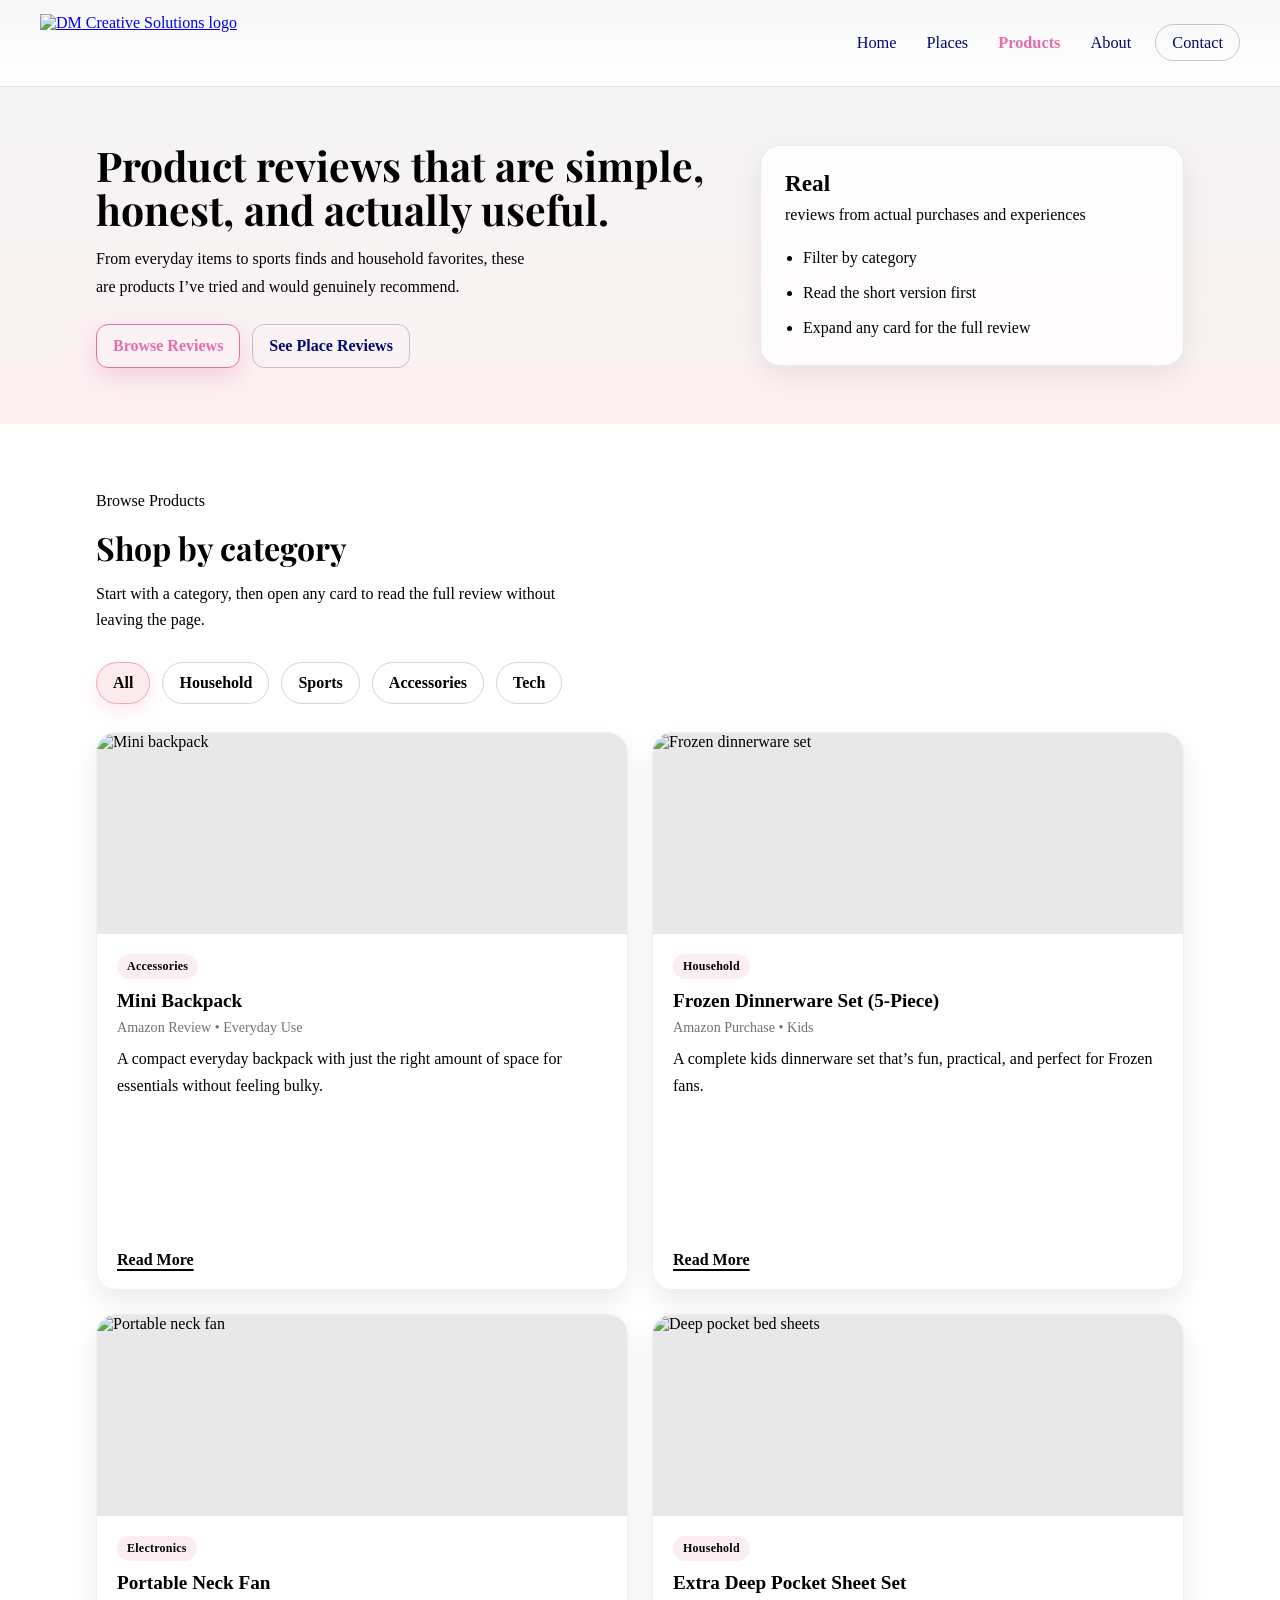
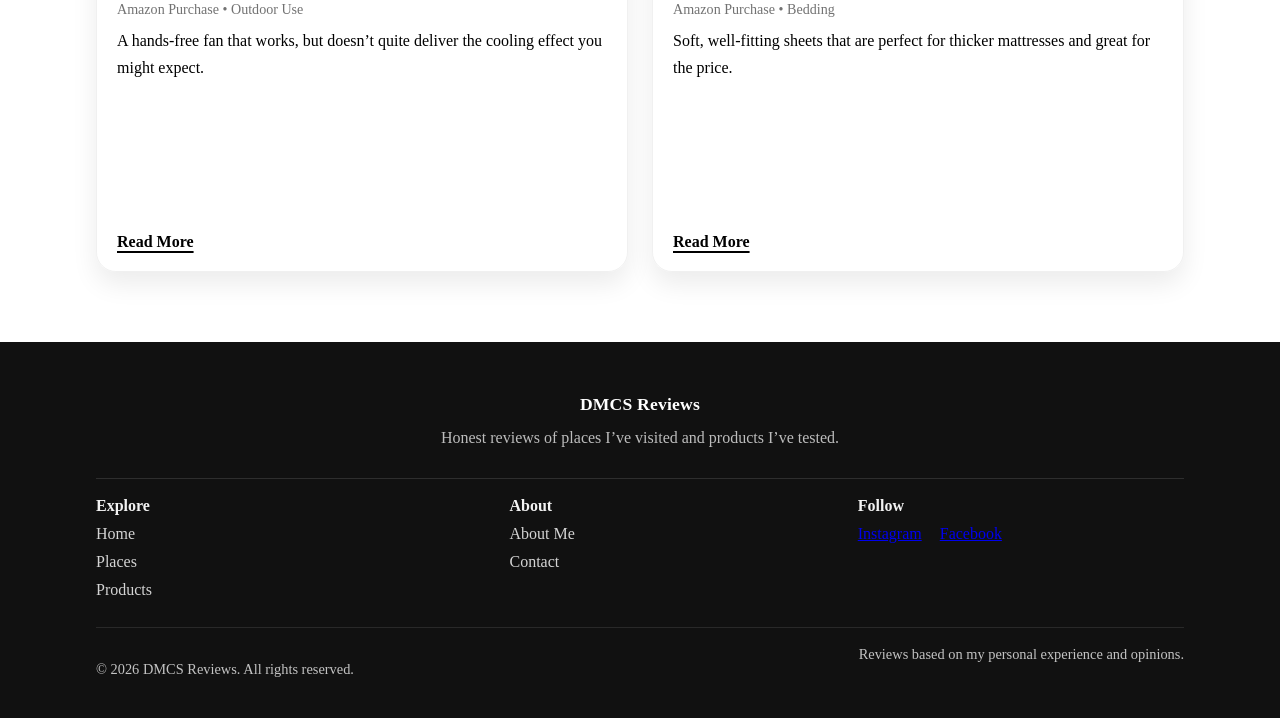
==== products.html @ f1f726af "Add files via upload" ====
<!DOCTYPE html>
<html lang="en">
<head>
	<meta charset="UTF-8">
	<meta name="viewport" content="width=device-width, initial-scale=1.0">
	<link rel="preconnect" href="https://fonts.googleapis.com">
	<link rel="preconnect" href="https://fonts.gstatic.com" crossorigin>
	<link href="https://fonts.googleapis.com/css2?family=Inter:wght@400;500;600;700;800&family=Playfair+Display:wght@600;700&display=swap" rel="stylesheet">
	<link rel="stylesheet" type="text/css" href="indexreviews.css">
	<link rel="stylesheet" type="text/css" href="products.css">
	<title>Products | DMCS Reviews</title>
</head>
<body>
	<!--NAVIGATION BAR-->
	<header class="site-header">
		<nav class="site-nav" aria-label="Main navigation">
			<a href="https://www.dmcreativesolutions.com/" class="site-logo" aria-label="DM Creative Solutions home">
				<img src="https://i.postimg.cc/zfn1dfqc/android-chrome-192x192.png" alt="DM Creative Solutions logo">
			</a>

			<ul class="site-nav__links">
				<li><a href="index.html">Home</a></li>
				<li><a href="places.html">Places</a></li>
				<li><a href="products.html" aria-current="page">Products</a></li>
				<li><a href="about.html">About</a></li>
				<li><a href="contact.html" class="nav-pill">Contact</a></li>
			</ul>
		</nav>
	</header>

	<main>
		<!-- HERO -->
		<section class="products-hero" aria-labelledby="products-hero-title">
			<div class="products-hero__inner">
				<div class="products-hero__copy">
					<h1 id="products-hero-title" class="products-hero__title">
						Product reviews that are simple, honest, and actually useful.
					</h1>
					<p class="products-hero__text">
						From everyday items to sports finds and household favorites, these are products I’ve tried and would genuinely recommend.
					</p>

					<div class="products-hero__actions">
						<a href="#productsFilter" class="btn btn-primary">Browse Reviews</a>
						<a href="places.html" class="btn btn-outline">See Place Reviews</a>
					</div>
				</div>

				<div class="products-hero__panel">
					<div class="products-hero__stat">
						<span class="products-hero__stat-number">Real</span>
						<span class="products-hero__stat-label">reviews from actual purchases and experiences</span>
					</div>

					<ul class="products-hero__list">
						<li>Filter by category</li>
						<li>Read the short version first</li>
						<li>Expand any card for the full review</li>
					</ul>
				</div>
			</div>
		</section>

		<section class="products-section" aria-labelledby="products-section-title">
			<div class="products-section__inner">
				<div class="products-section__header">
					<div>
						<p class="products-section__eyebrow">Browse Products</p>
						<h2 id="products-section-title" class="products-section__title">Shop by category</h2>
						<p class="products-section__text">
							Start with a category, then open any card to read the full review without leaving the page.
						</p>
					</div>
				</div>

				<div class="products-filter" id="productsFilter" role="toolbar" aria-label="Filter products">
					<button class="products-filter__btn is-active" type="button" data-filter="all">All</button>
					<button class="products-filter__btn" type="button" data-filter="household">Household</button>
					<button class="products-filter__btn" type="button" data-filter="sports">Sports</button>
					<button class="products-filter__btn" type="button" data-filter="accessories">Accessories</button>
					<button class="products-filter__btn" type="button" data-filter="tech">Tech</button>
				</div>

				<div class="products-grid">
					<article class="products-card" data-category="accessories household">
						<div class="products-card__image-wrap">
							<img src="https://i.postimg.cc/j2BVgyQj/20260425-025019-1.jpg" alt="Mini backpack" class="products-card__image">
						</div>

						<div class="products-card__body">
							<div class="products-card__top">
								<span class="products-card__tag">Accessories</span>
								<h3 class="products-card__title">Mini Backpack</h3>
								<p class="products-card__meta">Amazon Review • Everyday Use</p>
								<p class="products-card__summary">
									A compact everyday backpack with just the right amount of space for essentials without feeling bulky.
								</p>
							</div>

							<div class="products-card__actions">
								<button class="products-card__toggle" type="button" aria-expanded="false">
									Read More
								</button>
							</div>

							<div class="products-card__full" hidden>
								<div class="products-card__full-inner">
									<p>
										I was looking for a small backpack for everyday use, and this one ended up being exactly what I needed.
									</p>
									<p>
										It has two main compartments that are spacious enough to carry things like a water bottle, wallet, keys, and other daily essentials without feeling cramped. There’s also a smaller compartment that works well for quick-access items.
									</p>
									<p>
										One feature I really like is the hidden zipper pocket inside, which is perfect for storing money or anything you want to keep a little more secure. The small decorative details on the zipper are also a nice touch—they add some personality without being too much.
									</p>
									<p>
										Size-wise, it strikes a good balance. It’s big enough to be useful and noticeable, but not so large that it feels bulky or gets in the way.
									</p>
									<p>
										I usually stick to black bags, but I wanted something different this time, and this one immediately caught my eye. I’m really happy with it and would definitely recommend it.
									</p>
									<p class="products-card__source">Originally based on my Amazon review.</p>
								</div>
							</div>
						</div>
					</article>

					<article class="products-card" data-category="household kids">
						<div class="products-card__image-wrap">
							<img src="https://i.postimg.cc/ZqYM0VmD/frozen.jpg" alt="Frozen dinnerware set" class="products-card__image">
						</div>

						<div class="products-card__body">
							<div class="products-card__top">
								<span class="products-card__tag">Household</span>
								<h3 class="products-card__title">Frozen Dinnerware Set (5-Piece)</h3>
								<p class="products-card__meta">Amazon Purchase • Kids</p>
								<p class="products-card__summary">
									A complete kids dinnerware set that’s fun, practical, and perfect for Frozen fans.
								</p>
							</div>

							<div class="products-card__actions">
								<button class="products-card__toggle" type="button" aria-expanded="false">
									Read More
								</button>
							</div>

							<div class="products-card__full" hidden>
								<div class="products-card__full-inner">
									<p>
										I purchased this Frozen dinnerware set for my niece since she loves the movie, and it ended up being a really great choice.
									</p>
									<p>
										The biggest plus is that it comes as a full set, so I didn’t have to piece anything together. It includes a plate, bowl, utensils, and a water bottle, which made it super convenient.
									</p>
									<p>
										The water bottle was one of the standout items. It didn’t leak or spill, even when it was left laying on the floor, which is a big deal for kids.
									</p>
									<p>
										The spoon and fork were perfectly sized for a child, making it easy for her to use on her own. The entire set also held up really well over time and didn’t feel cheap.
									</p>
									<p>
										I’m not completely sure if it’s microwave safe, but I did use it in the microwave a few times without any issues.
									</p>
									<p>
										Overall, this was a great buy. It’s practical, durable, and perfect if you’re shopping for a kid who loves Frozen.
									</p>

									<p class="products-card__source">Personal purchase.</p>
								</div>
							</div>
						</div>
					</article>

					<article class="products-card" data-category="electronics accessories">
	<div class="products-card__image-wrap">
		<img src="https://i.postimg.cc/HLWhjBmv/neck-fan.jpg" alt="Portable neck fan" class="products-card__image">
	</div>

	<div class="products-card__body">
		<div class="products-card__top">
			<span class="products-card__tag">Electronics</span>
			<h3 class="products-card__title">Portable Neck Fan</h3>
			<p class="products-card__meta">Amazon Purchase • Outdoor Use</p>
			<p class="products-card__summary">
				A hands-free fan that works, but doesn’t quite deliver the cooling effect you might expect.
			</p>
		</div>

		<div class="products-card__actions">
			<button class="products-card__toggle" type="button" aria-expanded="false">
				Read More
			</button>
		</div>

		<div class="products-card__full" hidden>
			<div class="products-card__full-inner">
				<p>
					This neck fan was an okay purchase overall. It works, but it didn’t fully meet my expectations.
				</p>
				<p>
					The fan does blow air and can be helpful when you’re outside in the heat, but it’s important to know that it’s just circulating the air around you. So if it’s hot outside, you’re still getting hot air.
				</p>
				<p>
					I did like that the fans are adjustable, which makes it easy to direct airflow where you want it. It’s also very easy to charge and use.
				</p>
				<p>
					I only ended up using it a few times because it wasn’t really for me. I think it would be better if it actually produced cooler or colder air instead of just moving warm air around.
				</p>
				<p>
					Overall, it’s not a bad product—it just depends on what you’re expecting from it.
				</p>

				<p class="products-card__source">Personal purchase.</p>
			</div>
		</div>
	</div>
</article>

					<article class="products-card" id="sheets" data-category="household bedding">
						<div class="products-card__image-wrap">
		<img src="https://i.postimg.cc/g0cTrNpS/sheets.jpg" alt="Deep pocket bed sheets" class="products-card__image">
	</div>

	<div class="products-card__body">
		<div class="products-card__top">
			<span class="products-card__tag">Household</span>
			<h3 class="products-card__title">Extra Deep Pocket Sheet Set</h3>
			<p class="products-card__meta">Amazon Purchase • Bedding</p>
			<p class="products-card__summary">
				Soft, well-fitting sheets that are perfect for thicker mattresses and great for the price.
			</p>
		</div>

		<div class="products-card__actions">
			<button class="products-card__toggle" type="button" aria-expanded="false">
				Read More
			</button>
		</div>

		<div class="products-card__full" hidden>
			<div class="products-card__full-inner">
				<p>
					These sheets were a great purchase, especially if you have a thicker mattress.
				</p>
				<p>
					The fitted sheet fits perfectly without slipping off, which is something I’ve had issues with in the past. The extra deep pockets make a big difference.
				</p>
				<p>
					The texture is one of the best parts—they’re soft with a smooth, almost silky feel that makes them really comfortable to sleep on.
				</p>
				<p>
					I also liked the color options. There’s a good variety to choose from, and the one I picked looked just as good in person.
				</p>
				<p>
					The set comes with everything you need: a fitted sheet, flat sheet, and two pillowcases, which makes it a great value.
				</p>
				<p>
					Overall, I would definitely buy these again and would recommend them if you’re looking for comfortable sheets that actually fit properly.
				</p>

				<p class="products-card__source">Personal purchase.</p>
			</div>
		</div>
	</div>
</article>

				</div>

				<p class="products-empty" hidden>
					No reviews in this category yet.
				</p>
			</div>
		</section>
	</main>

	<footer class="site-footer" aria-label="Site footer">
		<div class="footer-inner">
			<div class="footer-brand">
				<a href="index.html" class="footer-logo">DMCS Reviews</a>
				<p class="footer-note">
					Honest reviews of places I’ve visited and products I’ve tested.
				</p>
			</div>

			<nav class="footer-nav" aria-label="Footer">
				<div class="footer-col">
					<p class="footer-title">Explore</p>
					<ul class="footer-links" role="list">
						<li><a href="index.html">Home</a></li>
						<li><a href="places.html">Places</a></li>
						<li><a href="products.html">Products</a></li>
					</ul>
				</div>

				<div class="footer-col">
					<p class="footer-title">About</p>
					<ul class="footer-links" role="list">
						<li><a href="about.html">About Me</a></li>
						<li><a href="contact.html">Contact</a></li>
					</ul>
				</div>

				<div class="footer-col">
					<p class="footer-title">Follow</p>
					<div class="footer-social">
						<a href="#">Instagram</a>
						<a href="#">Facebook</a>
					</div>
				</div>
			</nav>

			<div class="footer-bottom">
				<p>© 2026 DMCS Reviews. All rights reserved.</p>
				<p class="footer-disclaimer">Reviews based on my personal experience and opinions.</p>
			</div>
		</div>
	</footer>

	<script src="products.js"></script>
</body>
</html>
---- indexreviews.css ----
* {
	box-sizing: border-box;
}

:root {
	/*Base*/
	--white: #ffffff;
	--gray: #f4f4f4;
	--gray-dark: #4a4a4a;

	/*Brand & Accent*/
	--blush: #fadadd;
	--creative: #e76daa;
	--navy: #000b75;
	--success: #4caf50;

	--font-heading: "Playfair Display", serif;
    --font-body: "Inter", sans-serif;

    --max-width: 1200px;
    --border-radius: 18px;
    --transition: 0.3s ease;
    --shadow-soft: 0 10px 30px rgba(0, 0, 0, 0.08);
}

body {
	margin: 0;
}

/*NAVIGATION BAR*/
.site-header {
	background: var(--color-gray);
	background-image: linear-gradient(0deg, rgba(255, 255, 255, .03), rgba(0, 0, 0, .03));
	border-bottom: 1px solid rgba(231, 109, 170, 0.18);
}

.site-nav {
    margin: 0 auto;
    padding: 14px 0;
    display: flex;
    align-items: center;
    justify-content: space-between;
    gap: 24px;
    width: min(100% - 32px, var(--max-width));
}

.site-logo {
    display: inline-flex;
    align-items: center;
    flex-shrink: 0;
}

.site-logo img {
    width: auto;
    height: 58px;
}

.site-nav__links {
    display: flex;
    align-items: center;
    flex-wrap: wrap;
    gap: 24px;
}

.site-nav__links a::after {
    background: var(--creative);
    content: "";
    position: absolute;
    left: 0;
    bottom: -6px;
    width: 0;
    height: 2px;
    transition: width var(--transition);
}

.site-nav__links a:hover,
.site-nav__links a:focus-visible {
    color: var(--navy);
    outline: none;
}

.site-nav__links a:hover::after,
.site-nav__links a:focus-visible::after {
    width: 100%;
}

.site-nav__links {
	margin: 0;
	padding: 0;
	list-style: none;
	display: flex;
	align-items: center;
	gap: 18px;
}

.site-nav__links a {
	padding: 8px 6px;
	color: var(--navy);
	text-decoration: none;
	font-weight: 500;
	font-size: 1.02rem;
	border-radius: 999px;
	transition: color 0.3s ease, background-color 0.3s ease, border-color 0.3s ease, text-decoration-color 0.3s ease;
}

.site-nav__links a:hover {
	color: var(--creative);
	text-decoration: underline;
	text-underline-offset: 6px;
	text-decoration-thickness: 2px;
}

.site-nav__links a[aria-current="page"] {
	color: var(--creative);
	font-weight: 600;
}

.site-nav__links a.nav-pill {
	padding: 8px 16px;
	border: 1.5px solid rgba(0, 11, 117, 0.22);
	background: transparent;
}

.site-nav__links a.nav-pill:hover {
	color: var(--creative);
	border-color: rgba(231, 109, 170, 0.5);
	background: rgba(250, 218, 221, 0.35);
	text-decoration: none;
}

.site-nav__links a.nav-pill[aria-current="page"] {
	color: var(--creative);
	border-color: rgba(231, 109, 170, 0.55);
	background: rgba(250, 218, 221, 0.45);
	font-weight: 600;
}

/* NAVBAR RESPONSIVE */
@media (max-width: 899px) {
	.nav {
		padding: 14px 16px;
	}
	.nav-toggle {
		display: inline-flex;
		align-items: center;
		justify-content: center;
	}
	.nav-drawer {
		padding: 18px 14px 16px;
		background: var(--white);
		border-right: 1px solid #e6e6e6;
		display: block;
		position: fixed;
		top: 0;
		left: 0;
		height: 100dvh;
		width: min(320px, 85vw);
		transform: translateX(-105%);
		transition: transform 420ms cubic-bezier(0.4, 0, 0.2, 1), opacity 260ms ease;
		opacity: .98;
		will-change: transform;
		z-index: 20;
	}
	.nav-close {
		padding: 6px 10px;
		background: transparent;
		font-size: 22px;
		border: 1px solid #ddd;
		border-radius: 10px;
		display: inline-flex;
		cursor: pointer;
	}
	.nav-links {
		margin-top: 18px;
		display: grid;
		gap: 12px;
	}
	.nav-links a {
		padding: 12px 12px;
		border-radius: 12px;
		display: block;
		font-size: 1rem;
	}
	.nav-links a.nav-pill {
		padding: 12px 14px;
	}
	.nav-backdrop {
		background: rgba(0, 0, 0, .45);
		position: fixed;
		inset: 0;
		z-index: 10;
	}
	body.menu-open .nav-drawer {
		transform: translateX(0);
	}
	body.menu-open .nav-backdrop {
		display: block;
	}
}

/* ===== HERO SECTION ===== */
.hero {
	background: var(--gray);
	background-image: linear-gradient(0deg, rgba(255, 255, 255, .03), rgba(0, 0, 0, .03));
}

.hero-inner {
	margin: 0 auto;
	padding: 56px 16px;
	display: grid;
	grid-template-columns: 1.2fr 1fr;
	gap: 36px;
	align-items: center;
	max-width: 1120px;
}

.hero-title {
	margin: 0 0 14px;
	color: var(--navy);
	font-size: clamp(2rem, 3.3vw, 3.2rem);
	line-height: 1.08;
	letter-spacing: -0.02em;
}

.hero-subtitle {
	margin: 0 0 22px;
	color: var(--creative);
	font-size: 1.05rem;
	line-height: 1.6;
	opacity: 0.85;
	max-width: 52ch;
}

.hero-actions {
	display: flex;
	gap: 12px;
	flex-wrap: wrap;
}

/* Buttons */
.btn {
	padding: 12px 16px;
	text-decoration: none;
	font-weight: 600;
	border-radius: 12px;
	border: 1px solid transparent;
	display: inline-flex;
	align-items: center;
	justify-content: center;
	gap: 8px;
	transition: background-color .3s ease, color .3s ease,
	border-color .3s ease,
    transform .2s ease,
    box-shadow .3s ease,
    filter .3s ease;
}

.btn-primary {
	background: transparent;
	color: var(--creative);
	box-shadow: 0 10px 22px rgba(231, 109, 170, .25);
	border: 1px solid var(--creative);
}

.btn-primary:hover {
	background: rgba(250, 218, 221, 0.35);
	color: var(--navy);
	border-color: var(--navy);
	box-shadow: 0 14px 30px rgba(231, 109, 170, .32);
	transform: translateY(-1px);
	filter: brightness(.97);
}

.btn-outline {
	background: transparent;
	color: var(--navy);
	border-color: rgba(0, 11, 117, .22);
}

.btn-outline:hover {
	background: var(--blush);
	border-color: rgba(0, 11, 117, 0);
	transform: translateY(-1px);
	box-shadow: 0 10px 20px rgba(0,0,0,.06);
}

/* Keyboard focus (polished + accessible) */
.btn:focus-visible {
	outline: 3px solid rgba(231, 109, 170, .45);
	outline-offset: 3px;
}

/* Collage */
.hero-collage {
	display: grid;
	grid-template-columns: 1fr 1fr;
	gap: 12px;
	align-items: start;
}

.hero-shot {
	background: #ddd; /* fallback */
	border-radius: 18px;
	border: 1px solid rgba(0, 0, 0, .08);
	box-shadow: 0 10px 22px rgba(0, 0, 0, .10);
	overflow: hidden;
}

/* Big image left */
.hero-shot--big {
	background-image:
	url("https://images.unsplash.com/photo-1485738422979-f5c462d49f74?auto=format&fit=crop&w=1000&q=70");
	background-size: cover;
	background-position: center;
	grid-row: 1 / span 2;
	min-height: 280px;
}

/* Two stacked images right */
.hero-shot--top {
	background-image:
	url("https://images.unsplash.com/photo-1528712306091-ed0763094c98?auto=format&fit=crop&w=900&q=70");
	background-size: cover;
	background-position: center;
	min-height: 132px;
}

.hero-shot--bottom {
	background-image:
	url("https://images.unsplash.com/photo-1500530855697-b586d89ba3ee?auto=format&fit=crop&w=900&q=70");
	background-size: cover;
	background-position: center;
	min-height: 132px;
}

/*HERO RESPONSIVE*/
@media (max-width: 899px) {
	.hero-inner {
		padding: 38px 16px;
		grid-template-columns: 1fr;
	}
	.hero-collage {
		grid-template-columns: 1fr 1fr;
	}
	.hero-shot--big {
		min-height: 220px;
	}
}

/* ===== TRUST STRIP ===== */
.trust-strip {
	background: var(--white);
}

.trust-items {
	margin: 0 auto;
	padding: 50px 16px;
	list-style: none;
	display: grid;
	grid-template-columns: repeat(3, 1fr);
	gap: 18px;
	max-width: 1120px;
}

.trust-items li {
	color: var(--gray-dark);
	font-size: 1rem;
	display: flex;
	align-items: center;
	gap: 12px;
}

.trust-icon {
	background: var(--blush);
	color: var(--creative);
	font-weight: 700;
	font-size: .85rem;
	border-radius: 50%;
	display: inline-flex;
	align-items: center;
	justify-content: center;
	width: 26px;
	height: 26px;
	flex-shrink: 0;
}

/* Mobile */
@media (max-width: 899px) {
	.trust-items {
		padding: 20px 16px;
		grid-template-columns: 1fr;
		gap: 12px;
	}
}

/* ===== FEATURED REVIEWS ===== */
.featured-reviews {
	background: var(--gray);
}

.featured-inner {
	margin: 0 auto;
	padding: 48px 16px 64px;
	max-width: 1120px;
}

.section-title {
	margin: 0 0 28px;
	font-size: 1.6rem;
	letter-spacing: -0.01em;
}

.featured-grid {
	display: grid;
	grid-template-columns: 2fr 1fr;
	gap: 24px;
}

/* Cards */
.review-card {
	background: var(--white);
	border-radius: 18px;
	box-shadow: 0 10px 24px rgba(0, 0, 0, .08);
	display: flex;
	flex-direction: column;
	overflow: hidden;
}

/* Small cards: taller image to balance grid */
.review-card:not(.review-card--primary) .review-image {
	height: 300px; /* was 180px */
}

.review-card:not(.review-card--primary) .review-image img {
	object-position: center;
}

.review-card--primary .review-image {
	height: 450px; /* optional if you already have it */
}

.review-card--primary .review-image img {
	object-fit: cover;
	object-position: center 1%;
}

.review-card:not(.review-card--primary) .review-content {
	padding-bottom: 28px; /* was ~22px */
}

.review-card--primary {
	grid-row: span 2;
}

.review-card--primary .review-content {
	padding: 22px 22px 28px;
}

.review-card--primary .review-title {
	font-size: 1.3rem;
}

/* Image placeholder */
.review-image {
	background: #ddd;
	height: 350px;
	overflow: hidden;
}

.review-image img {
	width: 100%;
	height: 100%;
	object-fit: cover;
	object-position: center;
	display: block;
}

/* Content */
.review-content {
	padding: 18px 18px 22px;
}

.review-tag {
	margin-bottom: 8px;
	padding: 4px 10px;
	background: rgba(250, 218, 221, 0.75);
	color: var(--creative);
	font-size: 0.75rem;
	font-weight: 600;
	border-radius: 999px;
	display: inline-block;
}

.review-title {
	margin: 0 0 6px;
	font-size: 1.05rem;
}

.review-meta {
	margin: 0 0 10px;
	font-size: 0.85rem;
	opacity: 0.8;
}

.review-excerpt {
	margin: 0 0 14px;
	font-size: 0.95rem;
	line-height: 1.5;
}

.review-link {
	text-decoration: none;
	font-weight: 600;
	font-size: 0.9rem;
}

/* Mobile */
@media (max-width: 899px) {
	.featured-grid {
		grid-template-columns: 1fr;
	}
	.review-card--primary {
		grid-row: auto;
	}
}

/* ===== BROWSE BY CATEGORY ===== */
.browse-categories {
	background: var(--white);
}

.browse-inner {
	margin: 0 auto;
	padding: 48px 16px 64px;
	max-width: 1120px;
}

.category-grid {
	display: grid;
	grid-template-columns: repeat(2, 1fr);
	gap: 24px;
}

/* Tile base */
.category-tile {
	text-decoration: none;
	color: var(--white);
	border-radius: 20px;
	box-shadow: 0 10px 22px rgba(0, 0, 0, .10);
	display: flex;
	align-items: flex-end;
	position: relative;
	min-height: 220px;
	overflow: hidden;
}

/* Overlay */
.category-overlay {
	padding: 20px 22px;
	background: linear-gradient(
    to top,
    rgba(0, 0, 0, .55),
    rgba(0, 0, 0, .15),
    rgba(0, 0, 0, 0));
    width: 100%;
}

.category-overlay h3 {
	margin: 0 0 6px;
	font-size: 1.4rem;
}

.category-overlay p {
	margin: 0;
	font-size: 0.95rem;
	opacity: 0.95;
}

/* Placeholder imagery (swap later) */
.category-tile--places {
	background-image:
	url("https://images.unsplash.com/photo-1498654896293-37aacf113fd9?auto=format&fit=crop&w=1200&q=70");
	background-size: cover;
	background-position: center;
}

.category-tile--products {
	background-image:
	url("https://i.postimg.cc/s2R3ZBVd/products.png");
	background-size: cover;
	background-position: center left;
	background-repeat: no-repeat;
	aspect-ratio: 16 / 9;
}

/* Hover (subtle) */
.category-tile:hover {
	box-shadow: 0 14px 28px rgba(0, 0, 0, .14);
	transform: translateY(-2px);
	transition: all .2s ease;
}

/* Mobile */
@media (max-width: 899px) {
	.category-grid {
		grid-template-columns: 1fr;
	}
	.category-tile {
		min-height: 190px;
	}
}

/* ===== FOOTER ===== */
.site-footer {
	background: #111;
	color: rgba(255,255,255,.88);
}

.footer-inner {
	margin: 0 auto;
	padding: 52px 16px 26px;
	max-width: 1120px;
}

.footer-brand {
	margin-bottom: 28px;
    text-align: center;
}

.footer-logo {
	color: var(--white);
	text-decoration: none;
	font-weight: 800;
	font-size: 1.1rem;
	letter-spacing: 0.2px;
}

.footer-note {
	margin: 10px 0 0;
    text-align: center;
    line-height: 1.6;
    /*max-width: 55ch;*/
    opacity: 0.82;
}

.footer-nav {
	padding-top: 18px;
	border-top: 1px solid rgba(255, 255, 255, .12);
	display: grid;
	grid-template-columns: 1.2fr 1fr 1fr;
	gap: 22px;
}

.footer-title {
	margin: 0 0 10px;
	color: rgba(255, 255, 255, .95);
	font-weight: 700;
}

.footer-links {
	margin: 0;
	padding: 0;
	list-style: none;
	display: grid;
	gap: 10px;
}

.footer-links a {
	color: rgba(255, 255, 255, .82);
	text-decoration: none;
	transition: color 0.2s ease, text-decoration-color 0.2s ease;
}

.footer-links a:hover,
.site-footer__links a:hover {
    color: var(--creative);
    text-decoration: underline;
}

.footer-social {
	display: flex;
	gap: 18px;
	flex-wrap: wrap;
}

.footer-bottom {
	margin-top: 28px;
	padding-top: 18px;
	font-size: 0.9rem;
	border-top: 1px solid rgba(255, 255, 255, .12);
	display: flex;
	justify-content: space-between;
	gap: 14px;
	flex-wrap: wrap;
	opacity: 0.85;
}

.footer-disclaimer {
	margin: 0;
	max-width: 70ch;
}

/* Mobile */
@media (max-width: 899px) {
	.footer-nav {
		grid-template-columns: 1fr;
	}
	.footer-brand {
		margin-bottom: 18px;
	}
}

.btn-disabled {
    background: #e0e0e0;
    color: #888888;
    border: 1px solid #e0e0e0;

    cursor: not-allowed;
    pointer-events: none;

    box-shadow: none;
    transform: none;
    opacity: 0.9;
}
---- products.css ----
/* ===== PRODUCTS PAGE ===== */
.products-hero {
	background: linear-gradient(
		180deg,
		rgba(244, 244, 244, 1) 0%,
		rgba(250, 218, 221, 0.38) 100%
	);
}

.products-hero__inner {
	max-width: 1120px;
	margin: 0 auto;
	padding: 56px 16px;
	display: grid;
	grid-template-columns: 1.2fr 0.8fr;
	gap: 28px;
	align-items: center;
}

.products-hero__title {
	margin: 0 0 14px;
	color: var(--color-navy);
	font-family: var(--font-heading);
	font-size: clamp(2rem, 3.2vw, 3rem);
	line-height: 1.08;
}

.products-hero__text {
	margin: 0 0 24px;
	max-width: 55ch;
	color: var(--color-gray-dark);
	font-size: 1rem;
	line-height: 1.7;
}

.products-hero__actions {
	display: flex;
	flex-wrap: wrap;
	gap: 12px;
}

.products-hero__panel {
	padding: 24px;
	background: rgba(255, 255, 255, 0.78);
	border: 1px solid rgba(0, 11, 117, 0.08);
	border-radius: 20px;
	box-shadow: var(--shadow-soft);
	backdrop-filter: blur(6px);
}

.products-hero__stat {
	margin-bottom: 18px;
	display: grid;
	gap: 6px;
}

.products-hero__stat-number {
	color: var(--color-navy);
	font-size: 1.45rem;
	font-weight: 800;
}

.products-hero__stat-label {
	color: var(--color-gray-dark);
	line-height: 1.55;
}

.products-hero__list {
	margin: 0;
	padding-left: 18px;
	color: var(--color-gray-dark);
	display: grid;
	gap: 10px;
	line-height: 1.55;
}

.products-section {
	background: var(--color-white);
}

.products-section__inner {
	max-width: 1120px;
	margin: 0 auto;
	padding: 52px 16px 70px;
}

.products-section__header {
	margin-bottom: 24px;
}

.products-section__title {
	margin: 0 0 12px;
	color: var(--color-navy);
	font-family: var(--font-heading);
	font-size: clamp(1.7rem, 2.5vw, 2.2rem);
}

.products-section__text {
	margin: 0;
	max-width: 60ch;
	color: var(--color-gray-dark);
	line-height: 1.65;
}

.products-filter {
	margin: 28px 0 28px;
	display: flex;
	flex-wrap: wrap;
	gap: 12px;
}

.products-filter__btn {
	padding: 11px 16px;
	background: transparent;
	color: var(--color-navy);
	border: 1.5px solid rgba(0, 11, 117, 0.18);
	border-radius: 999px;
	font: inherit;
	font-weight: 600;
	cursor: pointer;
	transition: background-color var(--transition), color var(--transition), border-color var(--transition), box-shadow var(--transition), transform var(--transition);
}

.products-filter__btn:hover {
	background: rgba(250, 218, 221, 0.45);
	border-color: rgba(231, 109, 170, 0.45);
	transform: translateY(-1px);
}

.products-filter__btn.is-active {
	background: rgba(250, 218, 221, 0.55);
	color: var(--color-creative);
	border-color: rgba(231, 109, 170, 0.55);
	box-shadow: 0 8px 18px rgba(231, 109, 170, 0.14);
}

.products-grid {
	display: grid;
	grid-template-columns: repeat(2, minmax(0, 1fr));
	gap: 24px;
}

.products-card {
	background: var(--color-white);
	border: 1px solid rgba(0, 0, 0, 0.06);
	border-radius: 20px;
	box-shadow: 0 12px 26px rgba(0, 0, 0, 0.08);
	overflow: hidden;
	display: flex;
	flex-direction: column;
	transition: transform 0.2s ease, box-shadow 0.2s ease;
}

.products-card:hover {
	transform: translateY(-2px);
	box-shadow: 0 16px 30px rgba(0, 0, 0, 0.1);
}

.products-card.is-hidden {
	display: none;
}

.products-card__image-wrap {
	aspect-ratio: 16 / 10;
	background: #e8e8e8;
	overflow: hidden;
}

.products-card__image {
	width: 100%;
	height: 100%;
	display: block;
	object-fit: contain;
}

.products-card__body {
	padding: 20px;
	display: flex;
	flex-direction: column;
	height: 100%;
}

.products-card__top {
	margin-bottom: 16px;
}

.products-card__tag {
	margin-bottom: 10px;
	padding: 5px 10px;
	display: inline-block;
	background: rgba(231, 109, 170, 0.12);
	color: var(--color-creative);
	font-size: 0.75rem;
	font-weight: 700;
	border-radius: 999px;
	letter-spacing: 0.02em;
}

.products-card__title {
	margin: 0 0 6px;
	color: var(--color-navy);
	font-size: 1.2rem;
	line-height: 1.25;
}

.products-card__meta {
	margin: 0 0 10px;
	color: rgba(74, 74, 74, 0.78);
	font-size: 0.88rem;
}

.products-card__summary {
	margin: 0;
	color: var(--color-gray-dark);
	line-height: 1.65;
}

.products-card__actions {
	margin-top: auto;
	padding-top: 6px;
}

.products-card__toggle {
	padding: 0;
	background: transparent;
	border: 0;
	color: var(--color-navy);
	font: inherit;
	font-weight: 700;
	cursor: pointer;
	text-decoration: underline;
	text-underline-offset: 4px;
	text-decoration-thickness: 1.5px;
	transition: color var(--transition);
}

.products-card__toggle:hover {
	color: var(--color-creative);
}

.products-card__toggle:focus-visible,
.products-filter__btn:focus-visible {
	outline: 3px solid rgba(231, 109, 170, 0.4);
	outline-offset: 3px;
}

.products-card__full {
	margin-top: 18px;
	padding-top: 18px;
	border-top: 1px solid rgba(0, 0, 0, 0.08);
}

.products-card__full-inner {
	color: var(--color-gray-dark);
	line-height: 1.7;
	display: grid;
	gap: 12px;
}

.products-card__full-inner p {
	margin: 0;
}

.products-card__source {
	color: rgba(74, 74, 74, 0.72);
	font-size: 0.92rem;
	font-style: italic;
}

.products-empty {
	margin: 26px 0 0;
	color: var(--color-gray-dark);
	font-weight: 600;
}

@media (max-width: 899px) {
	.products-hero__inner {
		padding: 40px 16px;
		grid-template-columns: 1fr;
	}

	.products-grid {
		grid-template-columns: 1fr;
	}
}
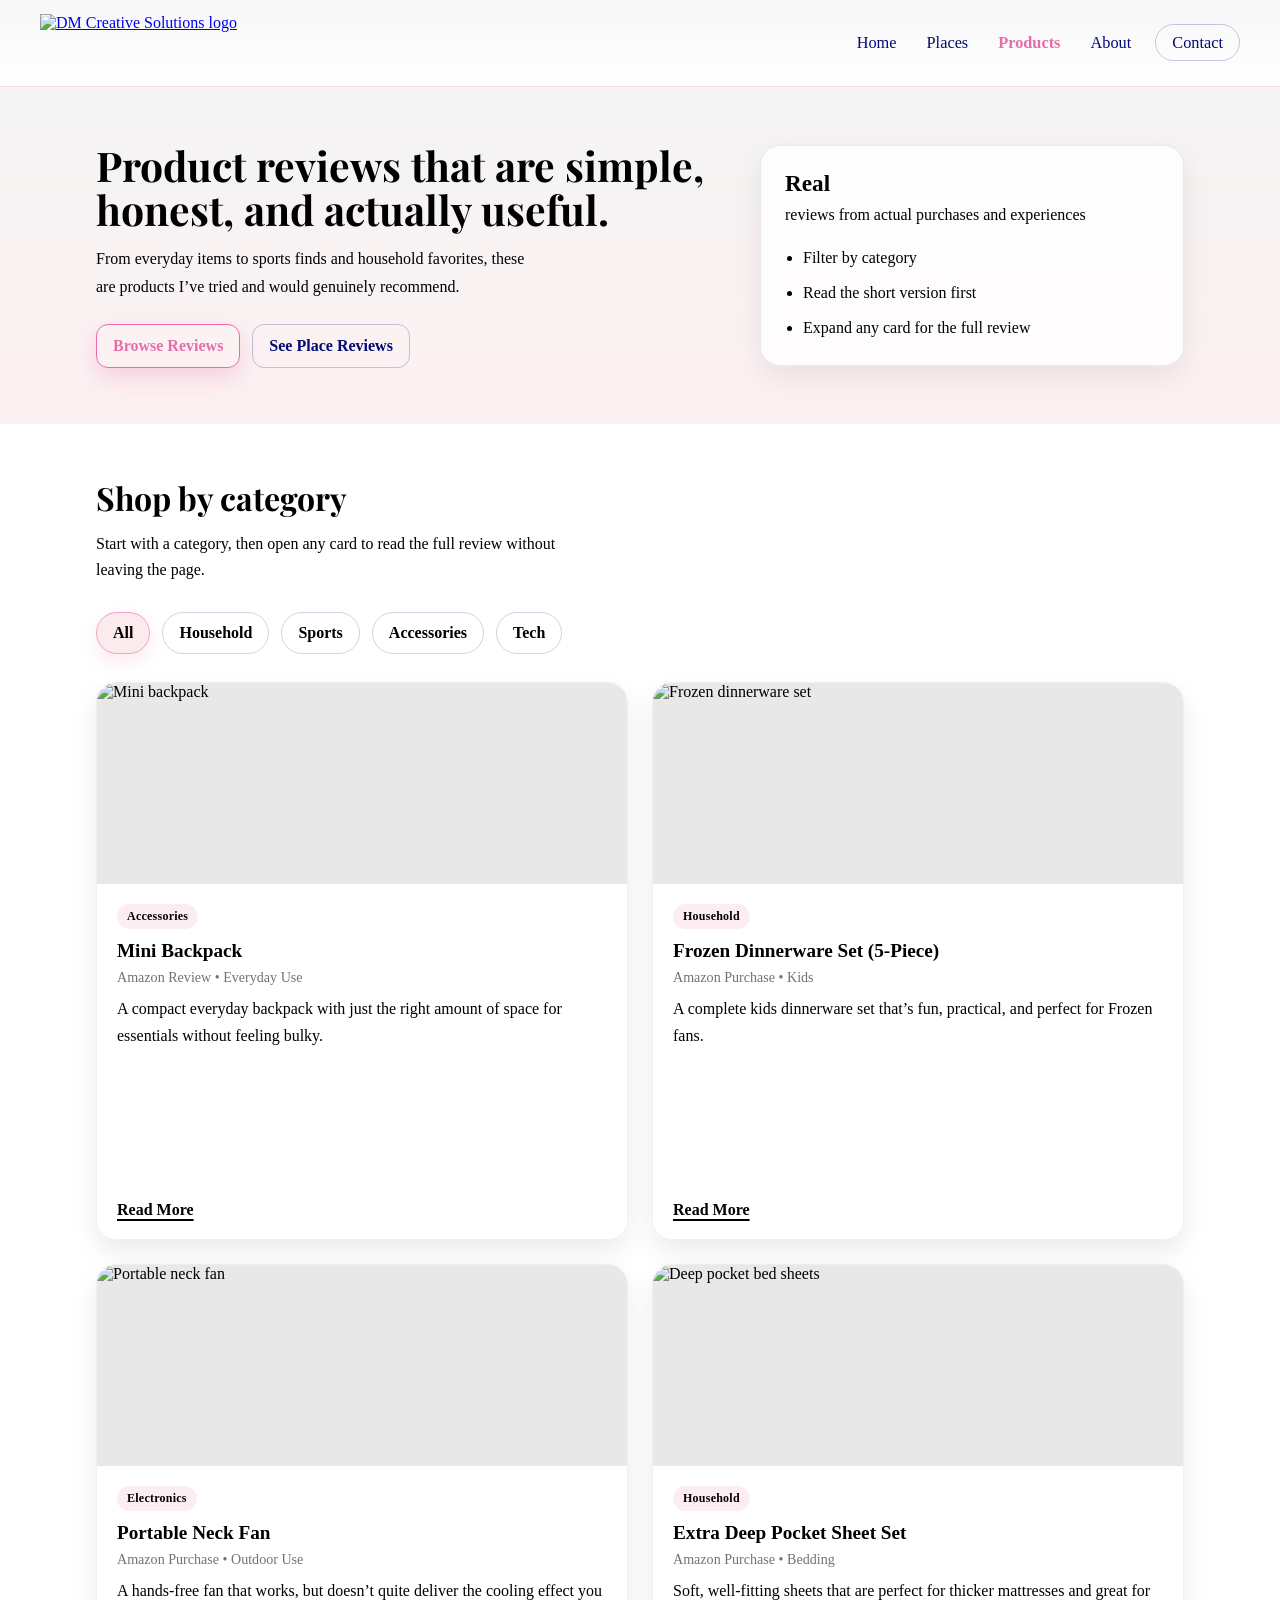
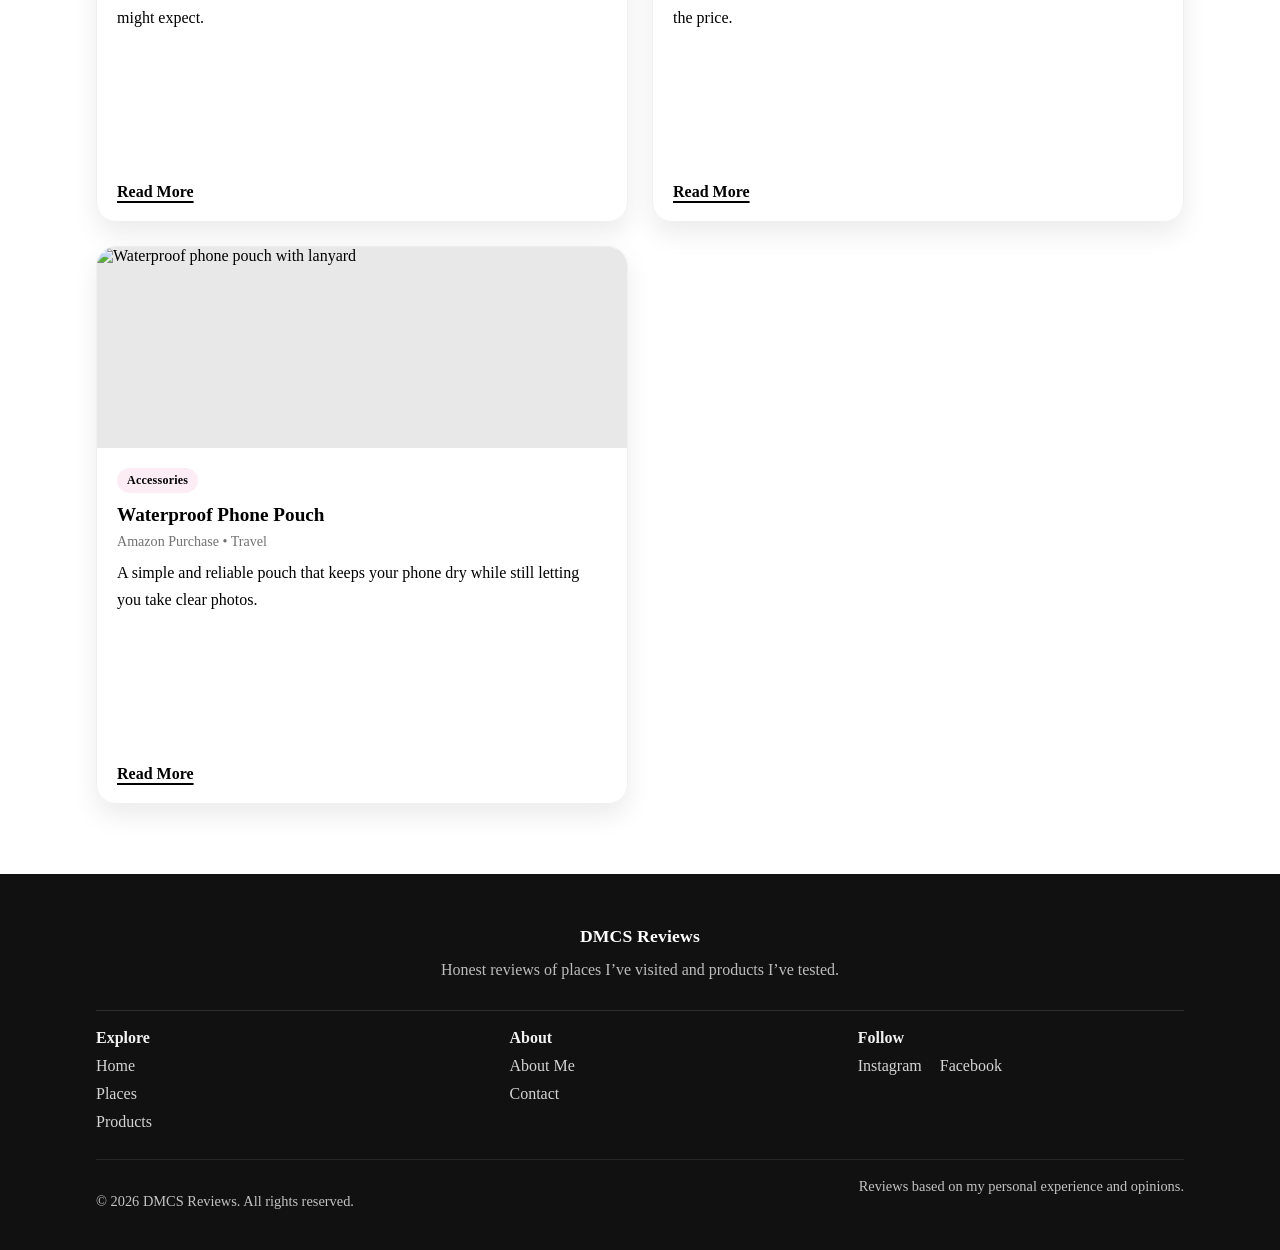
==== commit 2ca7977c: "Add files via upload" ====
--- a/products.html
+++ b/products.html
@@ -65,7 +65,6 @@
 			<div class="products-section__inner">
 				<div class="products-section__header">
 					<div>
-						<p class="products-section__eyebrow">Browse Products</p>
 						<h2 id="products-section-title" class="products-section__title">Shop by category</h2>
 						<p class="products-section__text">
 							Start with a category, then open any card to read the full review without leaving the page.
@@ -175,97 +174,142 @@
 					</article>
 
 					<article class="products-card" data-category="electronics accessories">
-	<div class="products-card__image-wrap">
-		<img src="https://i.postimg.cc/HLWhjBmv/neck-fan.jpg" alt="Portable neck fan" class="products-card__image">
-	</div>
-
-	<div class="products-card__body">
-		<div class="products-card__top">
-			<span class="products-card__tag">Electronics</span>
-			<h3 class="products-card__title">Portable Neck Fan</h3>
-			<p class="products-card__meta">Amazon Purchase • Outdoor Use</p>
-			<p class="products-card__summary">
-				A hands-free fan that works, but doesn’t quite deliver the cooling effect you might expect.
-			</p>
-		</div>
-
-		<div class="products-card__actions">
-			<button class="products-card__toggle" type="button" aria-expanded="false">
-				Read More
-			</button>
-		</div>
-
-		<div class="products-card__full" hidden>
-			<div class="products-card__full-inner">
-				<p>
-					This neck fan was an okay purchase overall. It works, but it didn’t fully meet my expectations.
-				</p>
-				<p>
-					The fan does blow air and can be helpful when you’re outside in the heat, but it’s important to know that it’s just circulating the air around you. So if it’s hot outside, you’re still getting hot air.
-				</p>
-				<p>
-					I did like that the fans are adjustable, which makes it easy to direct airflow where you want it. It’s also very easy to charge and use.
-				</p>
-				<p>
-					I only ended up using it a few times because it wasn’t really for me. I think it would be better if it actually produced cooler or colder air instead of just moving warm air around.
-				</p>
-				<p>
-					Overall, it’s not a bad product—it just depends on what you’re expecting from it.
-				</p>
-
-				<p class="products-card__source">Personal purchase.</p>
-			</div>
-		</div>
-	</div>
-</article>
+						<div class="products-card__image-wrap">
+							<img src="https://i.postimg.cc/HLWhjBmv/neck-fan.jpg" alt="Portable neck fan" class="products-card__image">
+						</div>
+
+						<div class="products-card__body">
+							<div class="products-card__top">
+								<span class="products-card__tag">Electronics</span>
+								<h3 class="products-card__title">Portable Neck Fan</h3>
+								<p class="products-card__meta">Amazon Purchase • Outdoor Use</p>
+								<p class="products-card__summary">
+									A hands-free fan that works, but doesn’t quite deliver the cooling effect you might expect.
+								</p>
+							</div>
+
+							<div class="products-card__actions">
+								<button class="products-card__toggle" type="button" aria-expanded="false">
+									Read More
+								</button>
+							</div>
+
+							<div class="products-card__full" hidden>
+								<div class="products-card__full-inner">
+									<p>
+										This neck fan was an okay purchase overall. It works, but it didn’t fully meet my expectations.
+									</p>
+									<p>
+										The fan does blow air and can be helpful when you’re outside in the heat, but it’s important to know that it’s just circulating the air around you. So if it’s hot outside, you’re still getting hot air.
+									</p>
+									<p>
+										I did like that the fans are adjustable, which makes it easy to direct airflow where you want it. It’s also very easy to charge and use.
+									</p>
+									<p>
+										I only ended up using it a few times because it wasn’t really for me. I think it would be better if it actually produced cooler or colder air instead of just moving warm air around.
+									</p>
+									<p>
+										Overall, it’s not a bad product—it just depends on what you’re expecting from it.
+									</p>
+
+									<p class="products-card__source">Personal purchase.</p>
+								</div>
+							</div>
+						</div>
+					</article>
 
 					<article class="products-card" id="sheets" data-category="household bedding">
 						<div class="products-card__image-wrap">
-		<img src="https://i.postimg.cc/g0cTrNpS/sheets.jpg" alt="Deep pocket bed sheets" class="products-card__image">
-	</div>
-
-	<div class="products-card__body">
-		<div class="products-card__top">
-			<span class="products-card__tag">Household</span>
-			<h3 class="products-card__title">Extra Deep Pocket Sheet Set</h3>
-			<p class="products-card__meta">Amazon Purchase • Bedding</p>
-			<p class="products-card__summary">
-				Soft, well-fitting sheets that are perfect for thicker mattresses and great for the price.
-			</p>
-		</div>
-
-		<div class="products-card__actions">
-			<button class="products-card__toggle" type="button" aria-expanded="false">
-				Read More
-			</button>
-		</div>
-
-		<div class="products-card__full" hidden>
-			<div class="products-card__full-inner">
-				<p>
-					These sheets were a great purchase, especially if you have a thicker mattress.
-				</p>
-				<p>
-					The fitted sheet fits perfectly without slipping off, which is something I’ve had issues with in the past. The extra deep pockets make a big difference.
-				</p>
-				<p>
-					The texture is one of the best parts—they’re soft with a smooth, almost silky feel that makes them really comfortable to sleep on.
-				</p>
-				<p>
-					I also liked the color options. There’s a good variety to choose from, and the one I picked looked just as good in person.
-				</p>
-				<p>
-					The set comes with everything you need: a fitted sheet, flat sheet, and two pillowcases, which makes it a great value.
-				</p>
-				<p>
-					Overall, I would definitely buy these again and would recommend them if you’re looking for comfortable sheets that actually fit properly.
-				</p>
-
-				<p class="products-card__source">Personal purchase.</p>
-			</div>
-		</div>
-	</div>
-</article>
+							<img src="https://i.postimg.cc/g0cTrNpS/sheets.jpg" alt="Deep pocket bed sheets" class="products-card__image">
+						</div>
+
+						<div class="products-card__body">
+							<div class="products-card__top">
+								<span class="products-card__tag">Household</span>
+								<h3 class="products-card__title">Extra Deep Pocket Sheet Set</h3>
+								<p class="products-card__meta">Amazon Purchase • Bedding</p>
+								<p class="products-card__summary">
+									Soft, well-fitting sheets that are perfect for thicker mattresses and great for the price.
+								</p>
+							</div>
+
+							<div class="products-card__actions">
+								<button class="products-card__toggle" type="button" aria-expanded="false">
+									Read More
+								</button>
+							</div>
+
+							<div class="products-card__full" hidden>
+								<div class="products-card__full-inner">
+									<p>
+										These sheets were a great purchase, especially if you have a thicker mattress.
+									</p>
+									<p>
+										The fitted sheet fits perfectly without slipping off, which is something I’ve had issues with in the past. The extra deep pockets make a big difference.
+									</p>
+									<p>
+										The texture is one of the best parts—they’re soft with a smooth, almost silky feel that makes them really comfortable to sleep on.
+									</p>
+									<p>
+										I also liked the color options. There’s a good variety to choose from, and the one I picked looked just as good in person.
+									</p>
+									<p>
+										The set comes with everything you need: a fitted sheet, flat sheet, and two pillowcases, which makes it a great value.
+									</p>
+									<p>
+										Overall, I would definitely buy these again and would recommend them if you’re looking for comfortable sheets that actually fit properly.
+									</p>
+
+									<p class="products-card__source">Personal purchase.</p>
+								</div>
+							</div>
+						</div>
+					</article>
+
+					<article class="products-card" id="waterproof-pouch" data-category="accessories travel">
+						<div class="products-card__image-wrap">
+							<img src="https://i.postimg.cc/4xmnvFvD/81tu0QWHcy-L-AC-SX569.jpg" alt="Waterproof phone pouch with lanyard" class="products-card__image">
+						</div>
+
+						<div class="products-card__body">
+							<div class="products-card__top">
+								<span class="products-card__tag">Accessories</span>
+								<h3 class="products-card__title">Waterproof Phone Pouch</h3>
+								<p class="products-card__meta">Amazon Purchase • Travel</p>
+								<p class="products-card__summary">
+									A simple and reliable pouch that keeps your phone dry while still letting you take clear photos.
+								</p>
+							</div>
+
+							<div class="products-card__actions">
+								<button class="products-card__toggle" type="button" aria-expanded="false">
+									Read More
+								</button>
+							</div>
+
+							<div class="products-card__full" hidden>
+								<div class="products-card__full-inner">
+									<p>
+										I picked up this waterproof phone pouch to keep my phone protected around water, and it did exactly what I needed it to do.
+									</p>
+									<p>
+										The biggest thing for me was making sure my phone stayed completely dry—and this pouch delivered. I had no issues with water getting inside, even when using it around wet environments.
+									</p>
+									<p>
+										What stood out was that I could still use my phone without any problems. I was able to take clear pictures through the pouch, and the screen stayed responsive.
+									</p>
+									<p>
+										The design is simple but effective, and the seal feels secure while still being easy to open and close. The included lanyard also makes it convenient to carry.
+									</p>
+									<p>
+										I liked it enough to order a second one as a gift, which says a lot about how well it works.
+									</p>
+
+									<p class="products-card__source">Personal purchase.</p>
+								</div>
+							</div>
+						</div>
+					</article>
 
 				</div>
 
@@ -276,6 +320,7 @@
 		</section>
 	</main>
 
+	<!-- FOOTER -->
 	<footer class="site-footer" aria-label="Site footer">
 		<div class="footer-inner">
 			<div class="footer-brand">
@@ -305,10 +350,16 @@
 
 				<div class="footer-col">
 					<p class="footer-title">Follow</p>
-					<div class="footer-social">
-						<a href="#">Instagram</a>
-						<a href="#">Facebook</a>
-					</div>
+					<ul class="footer-links" role="list">
+						<li class="footer-social">
+							<a href="https://www.instagram.com/dmcs.reviews/" target="_blank" rel="noopener noreferrer" aria-label="Instagram">
+								Instagram
+							</a>
+							<a href="https://www.facebook.com/profile.php?id=61583983431972" target="_blank" rel="noopener noreferrer" aria-label="Facebook">
+								Facebook
+							</a>
+						</li>
+					</ul>
 				</div>
 			</nav>
 
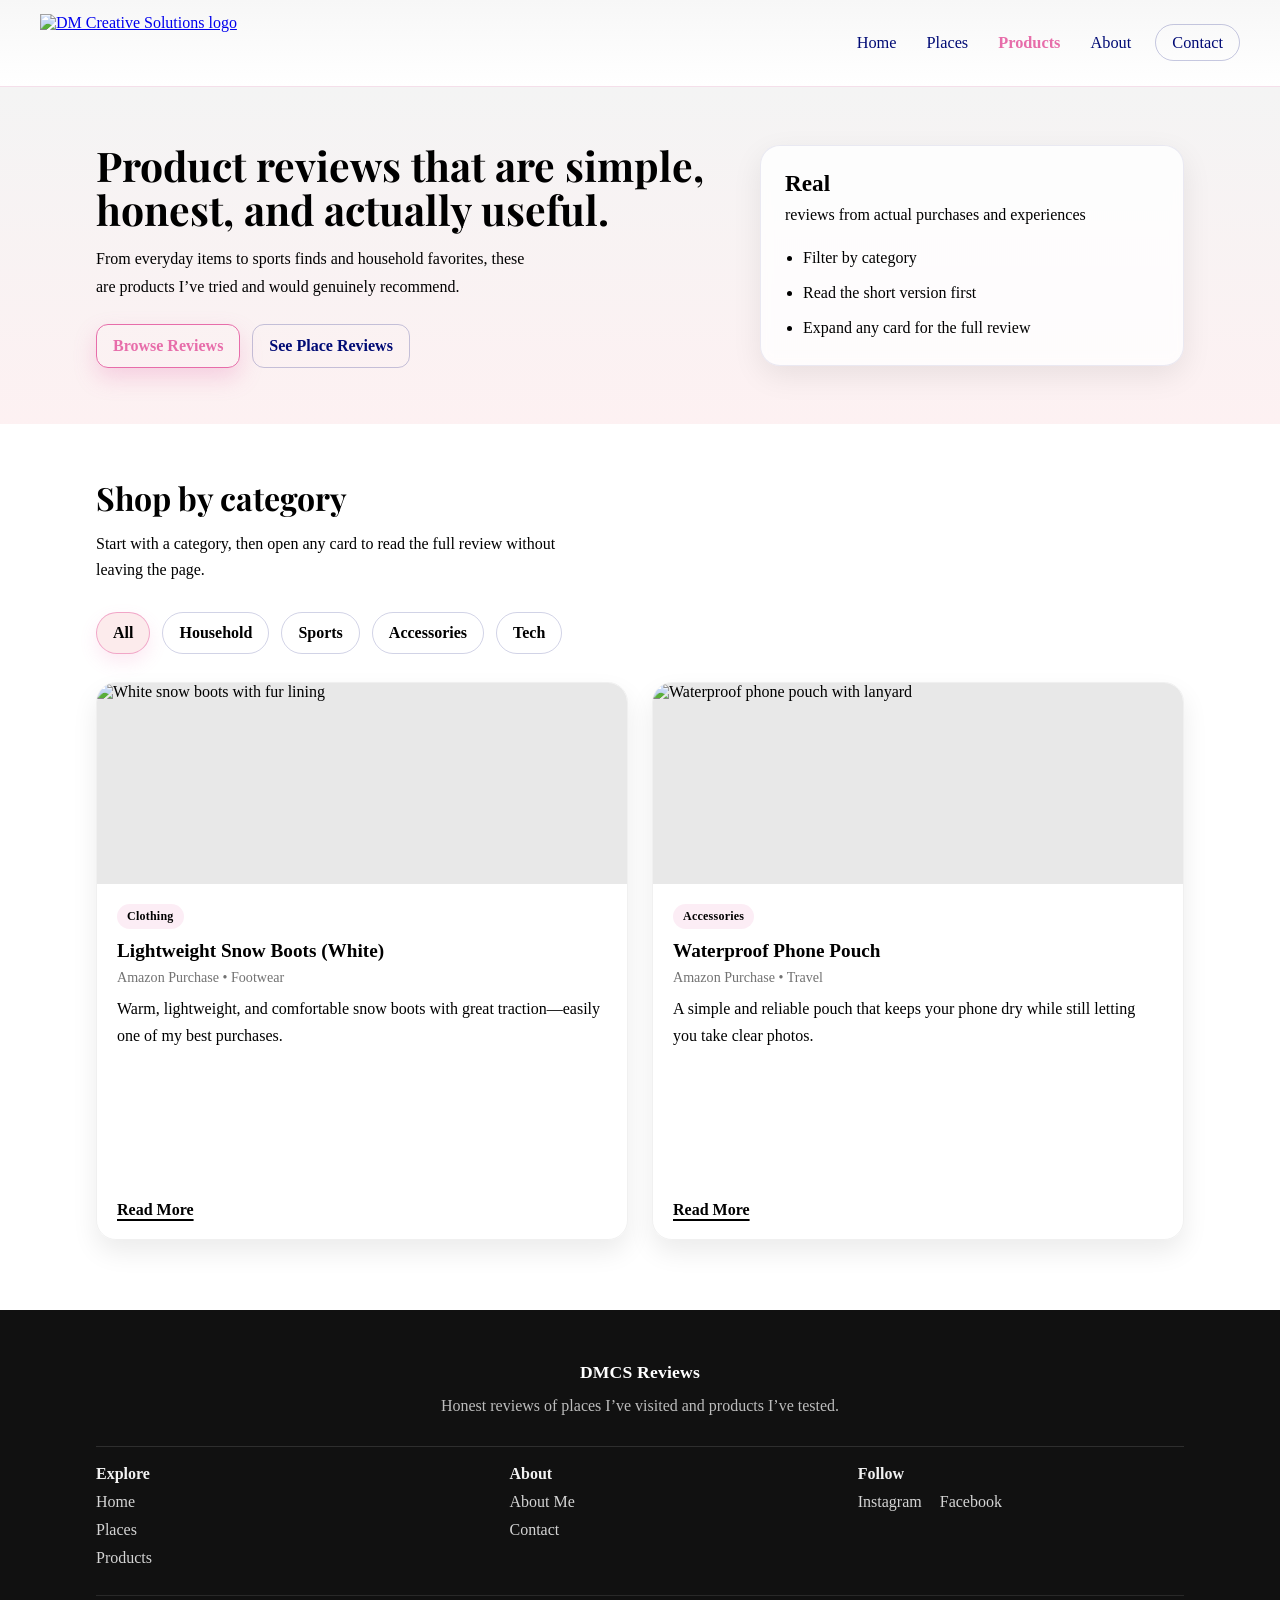
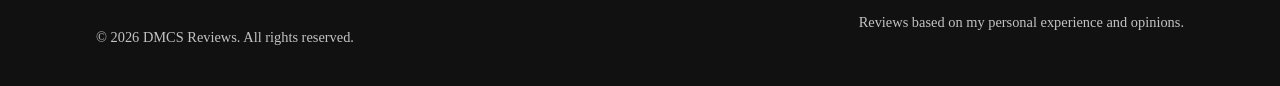
==== commit 19692150: "Add files via upload" ====
--- a/products.html
+++ b/products.html
@@ -22,8 +22,8 @@
 				<li><a href="index.html">Home</a></li>
 				<li><a href="places.html">Places</a></li>
 				<li><a href="products.html" aria-current="page">Products</a></li>
-				<li><a href="about.html">About</a></li>
-				<li><a href="contact.html" class="nav-pill">Contact</a></li>
+				<li><a href="https://www.dmcreativesolutions.com/#about">About</a></li>
+				<li><a href="https://www.dmcreativesolutions.com/#contact" class="nav-pill">Contact</a></li>
 			</ul>
 		</nav>
 	</header>
@@ -81,6 +81,9 @@
 				</div>
 
 				<div class="products-grid">
+					
+					
+					<!--PRODUCT CARDS MOVE THE BOTTOM ARROW UP EVERY THREE DAYS TO VIEW THE NEXT PRODUCT
 					<article class="products-card" data-category="accessories household">
 						<div class="products-card__image-wrap">
 							<img src="https://i.postimg.cc/j2BVgyQj/20260425-025019-1.jpg" alt="Mini backpack" class="products-card__image">
@@ -258,6 +261,128 @@
 									</p>
 									<p>
 										Overall, I would definitely buy these again and would recommend them if you’re looking for comfortable sheets that actually fit properly.
+									</p>
+
+									<p class="products-card__source">Personal purchase.</p>
+								</div>
+							</div>
+						</div>
+					</article>
+
+					<article class="products-card" id="black-snow-boots" data-category="clothing footwear winter">
+						<div class="products-card__image-wrap">
+							<img src="https://i.postimg.cc/8zLX0gvk/71ojmc-R6P6L-AC-SY625.jpg" alt="Black snow boots with fur lining and traction sole" class="products-card__image">
+						</div>
+
+						<div class="products-card__body">
+							<div class="products-card__top">
+								<span class="products-card__tag">Clothing</span>
+								<h3 class="products-card__title">Snow Boots (Black)</h3>
+								<p class="products-card__meta">Amazon Purchase • Footwear</p>
+								<p class="products-card__summary">
+									Comfortable, warm, and easy to wear—great in the snow and better than more expensive pairs I’ve owned.
+								</p>
+							</div>
+
+							<div class="products-card__actions">
+								<button class="products-card__toggle" type="button" aria-expanded="false">
+									Read More
+								</button>
+							</div>
+
+							<div class="products-card__full" hidden>
+								<div class="products-card__full-inner">
+									<p>
+										These boots are perfect for me. I’m able to tuck my pants into them comfortably, and they don’t feel bulky or restrictive.
+									</p>
+									<p>
+										They’ve been great in the snow so far and have kept my feet warm without any issues.
+									</p>
+									<p>
+										I actually like these better than some of the more expensive boots I’ve purchased in the past, which made this an even better buy.
+									</p>
+
+									<p class="products-card__source">Personal purchase.</p>
+								</div>
+							</div>
+						</div>
+					</article>
+
+					<article class="products-card" id="tablet-case" data-category="electronics accessories">
+						<div class="products-card__image-wrap">
+							<img src="https://i.postimg.cc/Zn0D798s/71Sazto-KT1L-AC-SX679.jpg" alt="Blue rugged tablet case with stand" class="products-card__image">
+						</div>
+
+						<div class="products-card__body">
+							<div class="products-card__top">
+								<span class="products-card__tag">Electronics</span>
+								<h3 class="products-card__title">Tablet Case (10–10.4”)</h3>
+								<p class="products-card__meta">Amazon Purchase • Accessories</p>
+								<p class="products-card__summary">
+									A durable case with good features, but the fit was too large for a 10.1” tablet.
+								</p>
+							</div>
+
+							<div class="products-card__actions">
+								<button class="products-card__toggle" type="button" aria-expanded="false">
+									Read More
+								</button>
+							</div>
+
+							<div class="products-card__full" hidden>
+								<div class="products-card__full-inner">
+									<p>
+										This case has a solid design and would have been a great option, but the sizing didn’t work for me.
+									</p>
+									<p>
+										It was too big for a 10.1-inch tablet, which made it difficult to use properly and securely.
+									</p>
+									<p>
+										If the fit was better, this would have been a really good purchase based on the overall build and features.
+									</p>
+
+									<p class="products-card__source">Personal purchase.</p>
+								</div>
+							</div>
+						</div>
+					</article>
+
+					-->
+
+					<article class="products-card" id="white-snow-boots" data-category="clothing footwear winter">
+						<div class="products-card__image-wrap">
+							<img src="https://i.postimg.cc/mZ8smC4W/61NC6V0Ohz-L-AC-SY695.jpg" alt="White snow boots with fur lining" class="products-card__image">
+						</div>
+
+						<div class="products-card__body">
+							<div class="products-card__top">
+								<span class="products-card__tag">Clothing</span>
+								<h3 class="products-card__title">Lightweight Snow Boots (White)</h3>
+								<p class="products-card__meta">Amazon Purchase • Footwear</p>
+								<p class="products-card__summary">
+									Warm, lightweight, and comfortable snow boots with great traction—easily one of my best purchases.
+								</p>
+							</div>
+
+							<div class="products-card__actions">
+								<button class="products-card__toggle" type="button" aria-expanded="false">
+									Read More
+								</button>
+							</div>
+
+							<div class="products-card__full" hidden>
+								<div class="products-card__full-inner">
+									<p>
+										I love these boots. They fit exactly as expected, keep my feet warm, and are surprisingly lightweight.
+									</p>
+									<p>
+										The rubber soles were one of the main reasons I purchased them, and they definitely deliver when it comes to traction in the snow.
+									</p>
+									<p>
+										The only thing I would change is the height—I would prefer if they were mid-calf—but overall, these are the best snow boots I’ve purchased.
+									</p>
+									<p>
+										I ended up buying a pair for my mother after telling her how great they were, and she loves them too.
 									</p>
 
 									<p class="products-card__source">Personal purchase.</p>
@@ -343,8 +468,8 @@
 				<div class="footer-col">
 					<p class="footer-title">About</p>
 					<ul class="footer-links" role="list">
-						<li><a href="about.html">About Me</a></li>
-						<li><a href="contact.html">Contact</a></li>
+						<li><a href="https://www.dmcreativesolutions.com/#about">About Me</a></li>
+						<li><a href="https://www.dmcreativesolutions.com/#contact">Contact</a></li>
 					</ul>
 				</div>
 
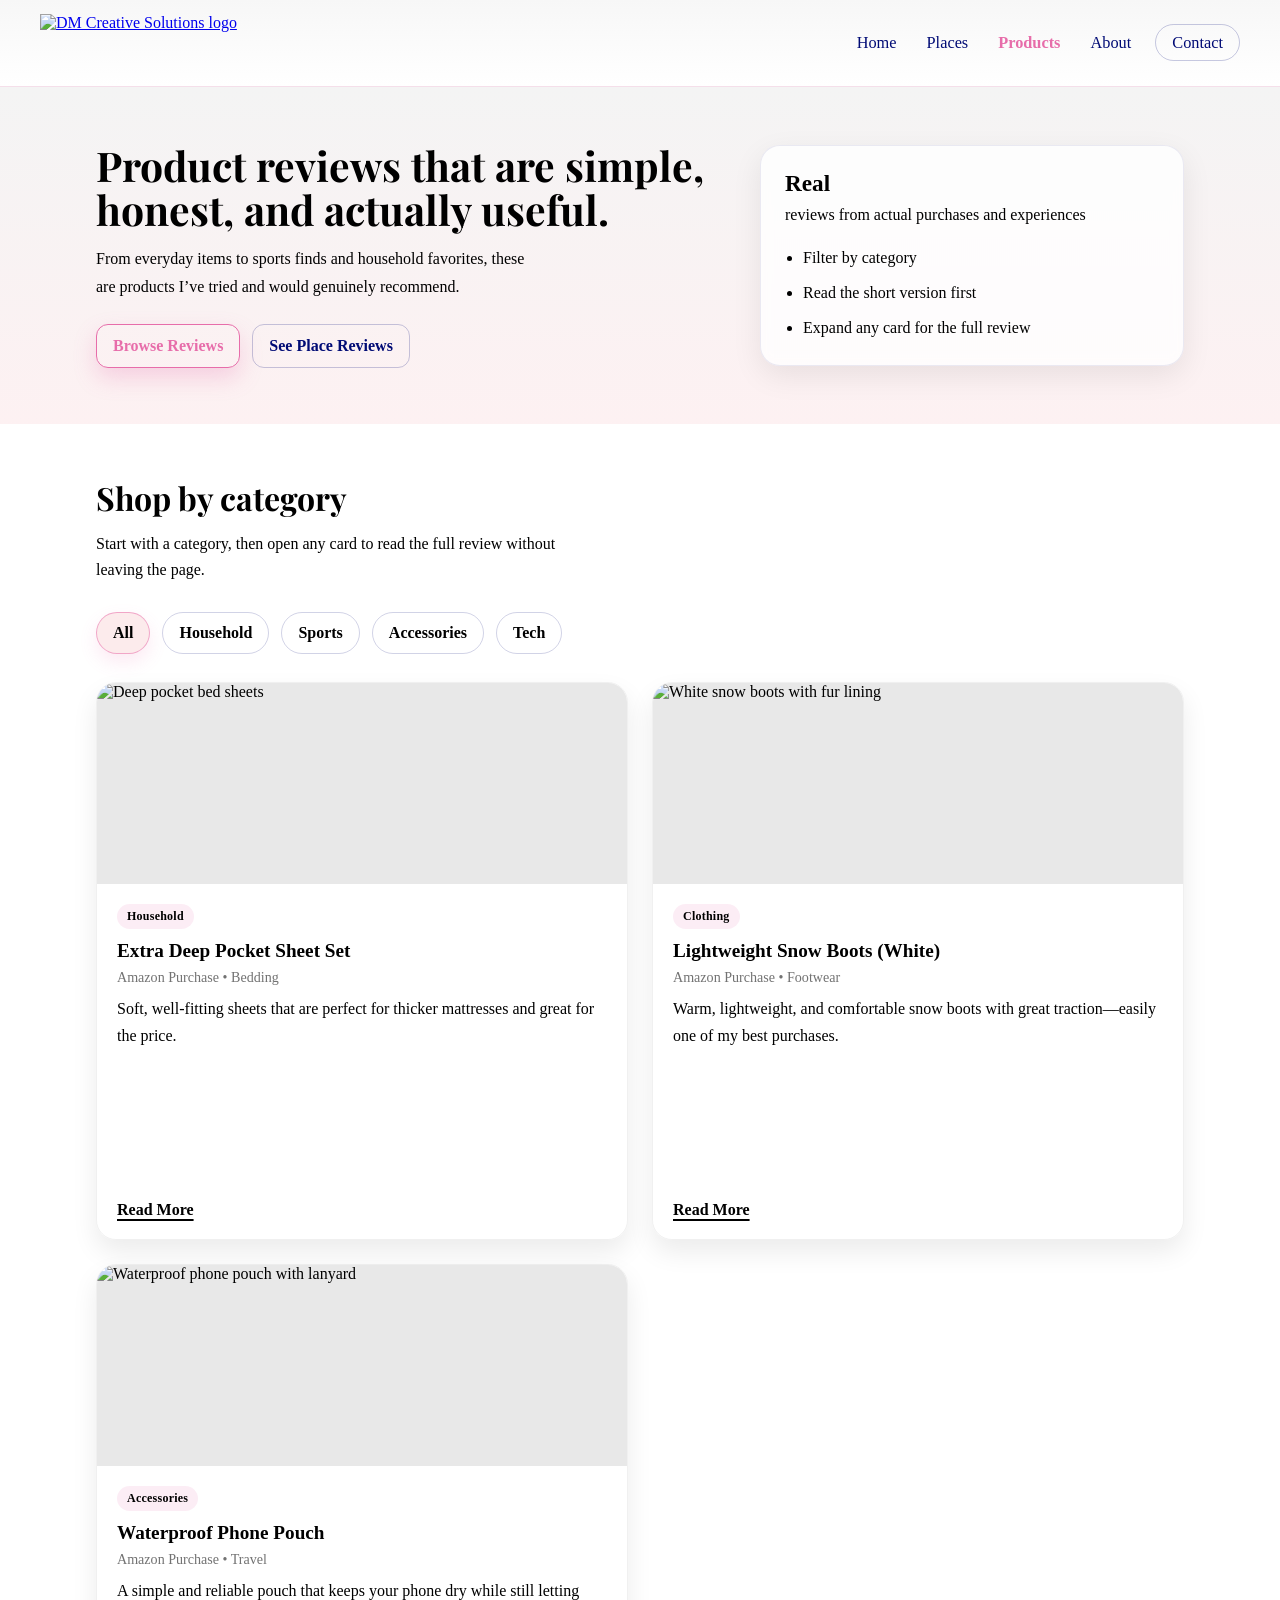
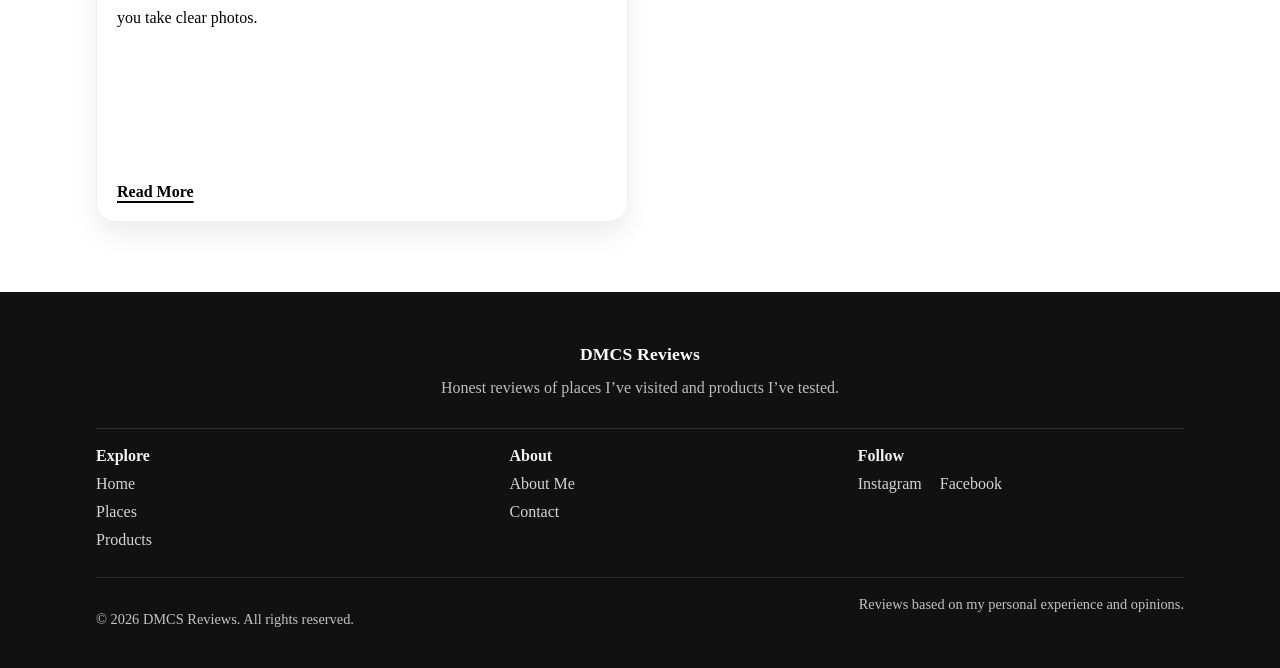
==== commit 572a2b21: "Add files via upload added a new review" ====
--- a/products.html
+++ b/products.html
@@ -84,6 +84,7 @@
 					
 					
 					<!--PRODUCT CARDS MOVE THE BOTTOM ARROW UP EVERY THREE DAYS TO VIEW THE NEXT PRODUCT
+					
 					<article class="products-card" data-category="accessories household">
 						<div class="products-card__image-wrap">
 							<img src="https://i.postimg.cc/j2BVgyQj/20260425-025019-1.jpg" alt="Mini backpack" class="products-card__image">
@@ -221,6 +222,134 @@
 						</div>
 					</article>
 
+					<article class="products-card" data-category="tech accessories">
+						<div class="products-card__image-wrap">
+							<img src="https://cdn.marblism.com/u-xRZ77ucoQ.webp" alt="LG G10 Tablet Hand Strap Holder" class="products-card__image">
+						</div>
+
+						<div class="products-card__body">
+							<div class="products-card__top">
+								<span class="products-card__tag">Tech</span>
+								<h3 class="products-card__title">LG G10 Tablet Hand Strap Holder</h3>
+								<p class="products-card__meta">Amazon Vine Review • LG G10</p>
+								<p class="products-card__summary">
+									A secure and ergonomic hand strap that makes holding your LG G10 comfortable for long sessions.
+								</p>
+							</div>
+
+							<div class="products-card__actions">
+								<button class="products-card__toggle" type="button" aria-expanded="false">
+									Read More
+								</button>
+							</div>
+
+							<div class="products-card__full" hidden>
+								<div class="products-card__full-inner">
+									<p>
+										If you’re anything like me, your tablet is basically an extension of your arm. Whether I’m working on a new web design layout or just scrolling, I spend a lot of time holding my LG G10.
+									</p>
+									<p>
+										The biggest benefit of this hand strap holder is how much more secure the tablet feels. It takes away that tiny bit of anxiety that you’re going to drop your device if you shift your grip.
+									</p>
+									<p>
+										The strap is adjustable and fits snugly against the back of the hand, which immediately took the tension out of my fingers. It feels natural—like the tablet is just resting there instead of me having to constantly grip it.
+									</p>
+									<p>
+										One tip: placement is everything. It works best when you position it to match your natural grip. Once you find that "sweet spot" where your hand naturally rests, it's hard to go back to holding a tablet without it.
+									</p>
+									<p>
+										As a Vine reviewer, I see a lot of accessories that look cool but don't add much value. This one is simple, effective, and actually improves the daily experience.
+									</p>
+									<p>
+										Overall, if you’re tired of hand fatigue during long sessions, this is a must-have upgrade for your comfort.
+									</p>
+
+									<p class="products-card__source">Amazon Vine Review.</p>
+								</div>
+							</div>
+						</div>
+					</article>
+
+					<article class="products-card" id="black-snow-boots" data-category="clothing footwear winter">
+						<div class="products-card__image-wrap">
+							<img src="https://i.postimg.cc/8zLX0gvk/71ojmc-R6P6L-AC-SY625.jpg" alt="Black snow boots with fur lining and traction sole" class="products-card__image">
+						</div>
+
+						<div class="products-card__body">
+							<div class="products-card__top">
+								<span class="products-card__tag">Clothing</span>
+								<h3 class="products-card__title">Snow Boots (Black)</h3>
+								<p class="products-card__meta">Amazon Purchase • Footwear</p>
+								<p class="products-card__summary">
+									Comfortable, warm, and easy to wear—great in the snow and better than more expensive pairs I’ve owned.
+								</p>
+							</div>
+
+							<div class="products-card__actions">
+								<button class="products-card__toggle" type="button" aria-expanded="false">
+									Read More
+								</button>
+							</div>
+
+							<div class="products-card__full" hidden>
+								<div class="products-card__full-inner">
+									<p>
+										These boots are perfect for me. I’m able to tuck my pants into them comfortably, and they don’t feel bulky or restrictive.
+									</p>
+									<p>
+										They’ve been great in the snow so far and have kept my feet warm without any issues.
+									</p>
+									<p>
+										I actually like these better than some of the more expensive boots I’ve purchased in the past, which made this an even better buy.
+									</p>
+
+									<p class="products-card__source">Personal purchase.</p>
+								</div>
+							</div>
+						</div>
+					</article>
+
+					<article class="products-card" id="tablet-case" data-category="electronics accessories">
+						<div class="products-card__image-wrap">
+							<img src="https://i.postimg.cc/Zn0D798s/71Sazto-KT1L-AC-SX679.jpg" alt="Blue rugged tablet case with stand" class="products-card__image">
+						</div>
+
+						<div class="products-card__body">
+							<div class="products-card__top">
+								<span class="products-card__tag">Electronics</span>
+								<h3 class="products-card__title">Tablet Case (10–10.4”)</h3>
+								<p class="products-card__meta">Amazon Purchase • Accessories</p>
+								<p class="products-card__summary">
+									A durable case with good features, but the fit was too large for a 10.1” tablet.
+								</p>
+							</div>
+
+							<div class="products-card__actions">
+								<button class="products-card__toggle" type="button" aria-expanded="false">
+									Read More
+								</button>
+							</div>
+
+							<div class="products-card__full" hidden>
+								<div class="products-card__full-inner">
+									<p>
+										This case has a solid design and would have been a great option, but the sizing didn’t work for me.
+									</p>
+									<p>
+										It was too big for a 10.1-inch tablet, which made it difficult to use properly and securely.
+									</p>
+									<p>
+										If the fit was better, this would have been a really good purchase based on the overall build and features.
+									</p>
+
+									<p class="products-card__source">Personal purchase.</p>
+								</div>
+							</div>
+						</div>
+					</article>
+
+					-->
+
 					<article class="products-card" id="sheets" data-category="household bedding">
 						<div class="products-card__image-wrap">
 							<img src="https://i.postimg.cc/g0cTrNpS/sheets.jpg" alt="Deep pocket bed sheets" class="products-card__image">
@@ -268,86 +397,6 @@
 							</div>
 						</div>
 					</article>
-
-					<article class="products-card" id="black-snow-boots" data-category="clothing footwear winter">
-						<div class="products-card__image-wrap">
-							<img src="https://i.postimg.cc/8zLX0gvk/71ojmc-R6P6L-AC-SY625.jpg" alt="Black snow boots with fur lining and traction sole" class="products-card__image">
-						</div>
-
-						<div class="products-card__body">
-							<div class="products-card__top">
-								<span class="products-card__tag">Clothing</span>
-								<h3 class="products-card__title">Snow Boots (Black)</h3>
-								<p class="products-card__meta">Amazon Purchase • Footwear</p>
-								<p class="products-card__summary">
-									Comfortable, warm, and easy to wear—great in the snow and better than more expensive pairs I’ve owned.
-								</p>
-							</div>
-
-							<div class="products-card__actions">
-								<button class="products-card__toggle" type="button" aria-expanded="false">
-									Read More
-								</button>
-							</div>
-
-							<div class="products-card__full" hidden>
-								<div class="products-card__full-inner">
-									<p>
-										These boots are perfect for me. I’m able to tuck my pants into them comfortably, and they don’t feel bulky or restrictive.
-									</p>
-									<p>
-										They’ve been great in the snow so far and have kept my feet warm without any issues.
-									</p>
-									<p>
-										I actually like these better than some of the more expensive boots I’ve purchased in the past, which made this an even better buy.
-									</p>
-
-									<p class="products-card__source">Personal purchase.</p>
-								</div>
-							</div>
-						</div>
-					</article>
-
-					<article class="products-card" id="tablet-case" data-category="electronics accessories">
-						<div class="products-card__image-wrap">
-							<img src="https://i.postimg.cc/Zn0D798s/71Sazto-KT1L-AC-SX679.jpg" alt="Blue rugged tablet case with stand" class="products-card__image">
-						</div>
-
-						<div class="products-card__body">
-							<div class="products-card__top">
-								<span class="products-card__tag">Electronics</span>
-								<h3 class="products-card__title">Tablet Case (10–10.4”)</h3>
-								<p class="products-card__meta">Amazon Purchase • Accessories</p>
-								<p class="products-card__summary">
-									A durable case with good features, but the fit was too large for a 10.1” tablet.
-								</p>
-							</div>
-
-							<div class="products-card__actions">
-								<button class="products-card__toggle" type="button" aria-expanded="false">
-									Read More
-								</button>
-							</div>
-
-							<div class="products-card__full" hidden>
-								<div class="products-card__full-inner">
-									<p>
-										This case has a solid design and would have been a great option, but the sizing didn’t work for me.
-									</p>
-									<p>
-										It was too big for a 10.1-inch tablet, which made it difficult to use properly and securely.
-									</p>
-									<p>
-										If the fit was better, this would have been a really good purchase based on the overall build and features.
-									</p>
-
-									<p class="products-card__source">Personal purchase.</p>
-								</div>
-							</div>
-						</div>
-					</article>
-
-					-->
 
 					<article class="products-card" id="white-snow-boots" data-category="clothing footwear winter">
 						<div class="products-card__image-wrap">
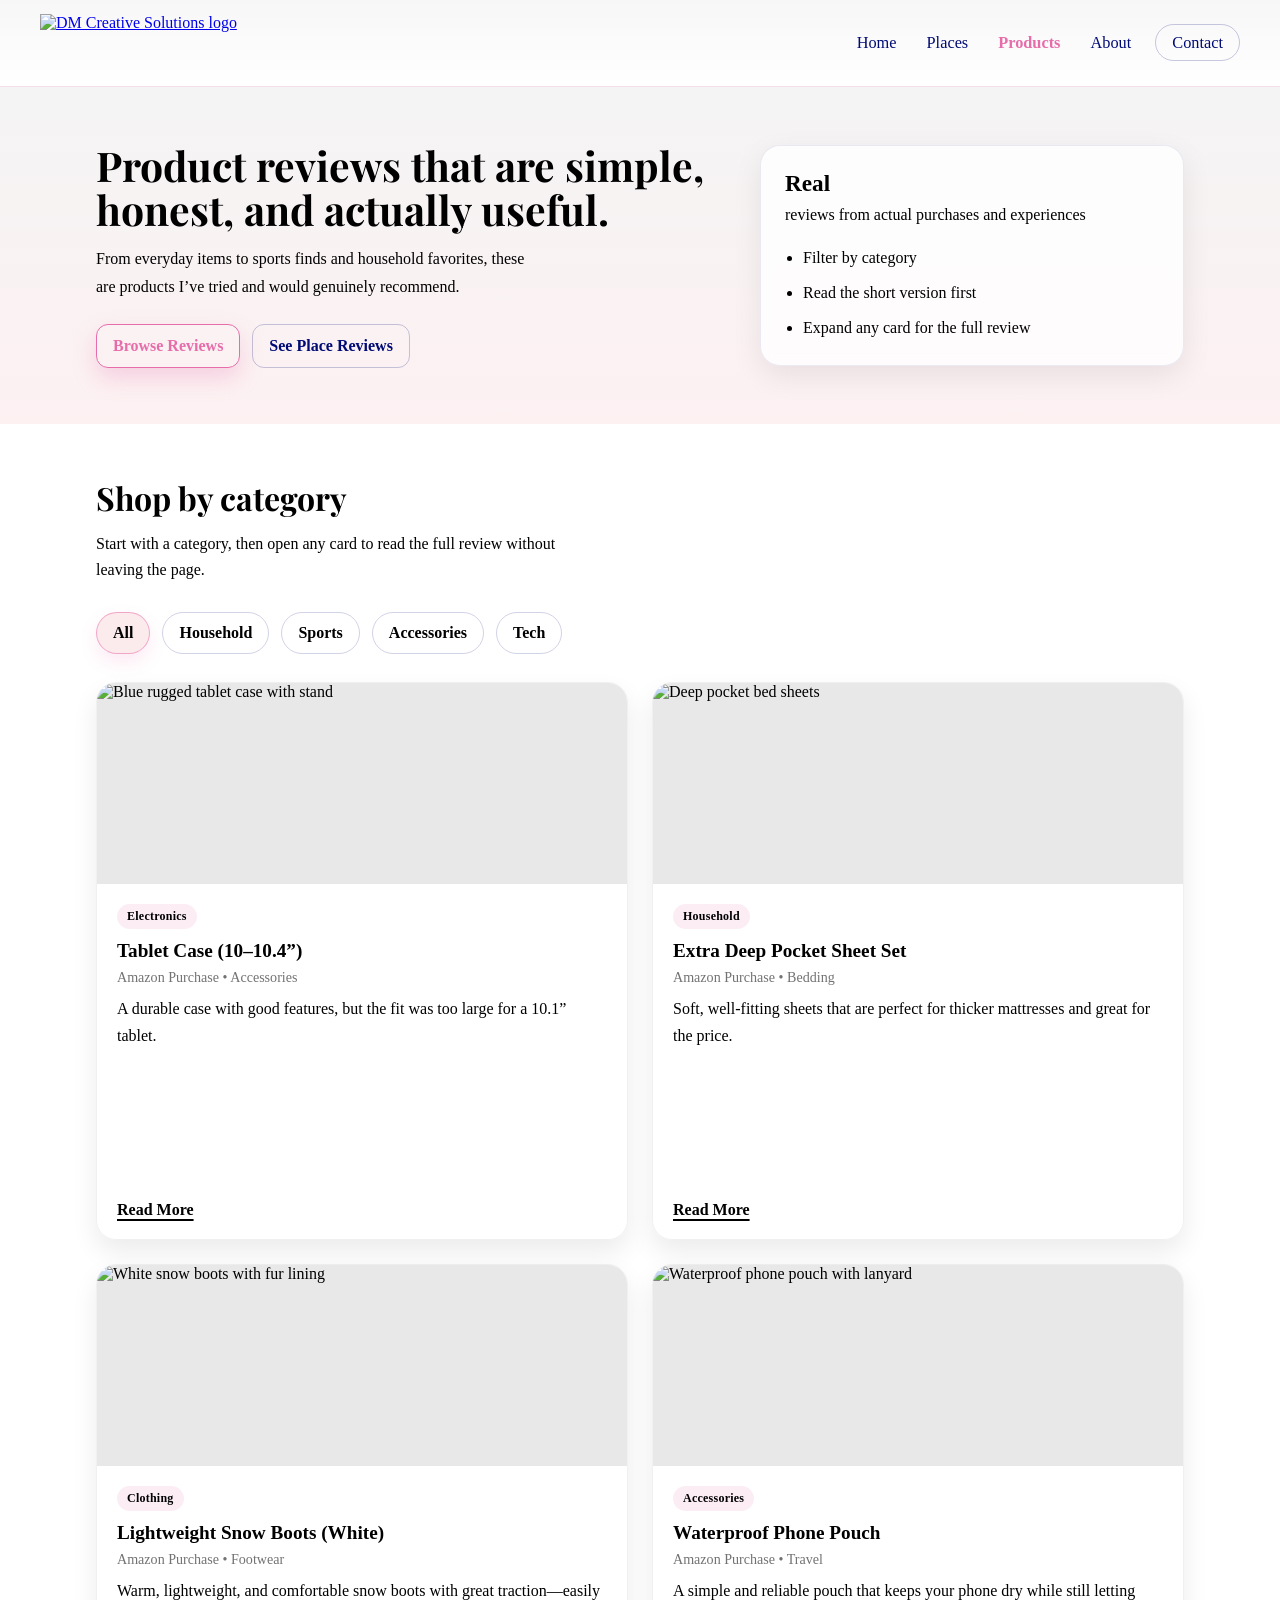
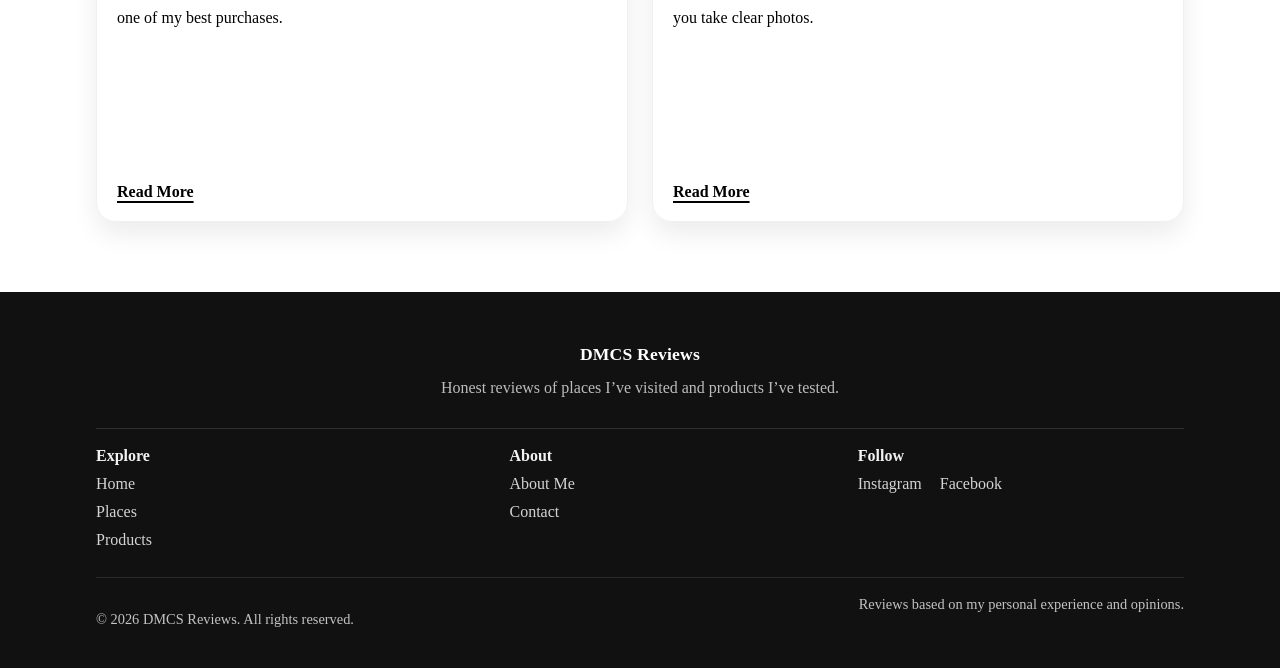
==== commit 8f0561ae: "Add files via upload changed the image" ====
--- a/products.html
+++ b/products.html
@@ -309,9 +309,11 @@
 						</div>
 					</article>
 
+					-->
+
 					<article class="products-card" id="tablet-case" data-category="electronics accessories">
 						<div class="products-card__image-wrap">
-							<img src="https://i.postimg.cc/Zn0D798s/71Sazto-KT1L-AC-SX679.jpg" alt="Blue rugged tablet case with stand" class="products-card__image">
+							<img src="https://i.postimg.cc/SRSRnp9r/image.jpg" alt="Blue rugged tablet case with stand" class="products-card__image">
 						</div>
 
 						<div class="products-card__body">
@@ -348,11 +350,9 @@
 						</div>
 					</article>
 
-					-->
-
 					<article class="products-card" id="sheets" data-category="household bedding">
 						<div class="products-card__image-wrap">
-							<img src="https://i.postimg.cc/g0cTrNpS/sheets.jpg" alt="Deep pocket bed sheets" class="products-card__image">
+							<img src="https://i.postimg.cc/KjgJ0NVf/sheets.jpg" alt="Deep pocket bed sheets" class="products-card__image">
 						</div>
 
 						<div class="products-card__body">
@@ -400,7 +400,7 @@
 
 					<article class="products-card" id="white-snow-boots" data-category="clothing footwear winter">
 						<div class="products-card__image-wrap">
-							<img src="https://i.postimg.cc/mZ8smC4W/61NC6V0Ohz-L-AC-SY695.jpg" alt="White snow boots with fur lining" class="products-card__image">
+							<img src="https://i.postimg.cc/FHZ5br04/whiteBoots.jpg" alt="White snow boots with fur lining" class="products-card__image">
 						</div>
 
 						<div class="products-card__body">
@@ -442,7 +442,7 @@
 
 					<article class="products-card" id="waterproof-pouch" data-category="accessories travel">
 						<div class="products-card__image-wrap">
-							<img src="https://i.postimg.cc/4xmnvFvD/81tu0QWHcy-L-AC-SX569.jpg" alt="Waterproof phone pouch with lanyard" class="products-card__image">
+							<img src="https://i.postimg.cc/RZGy6PzB/cellPhonePouch.jpg" alt="Waterproof phone pouch with lanyard" class="products-card__image">
 						</div>
 
 						<div class="products-card__body">
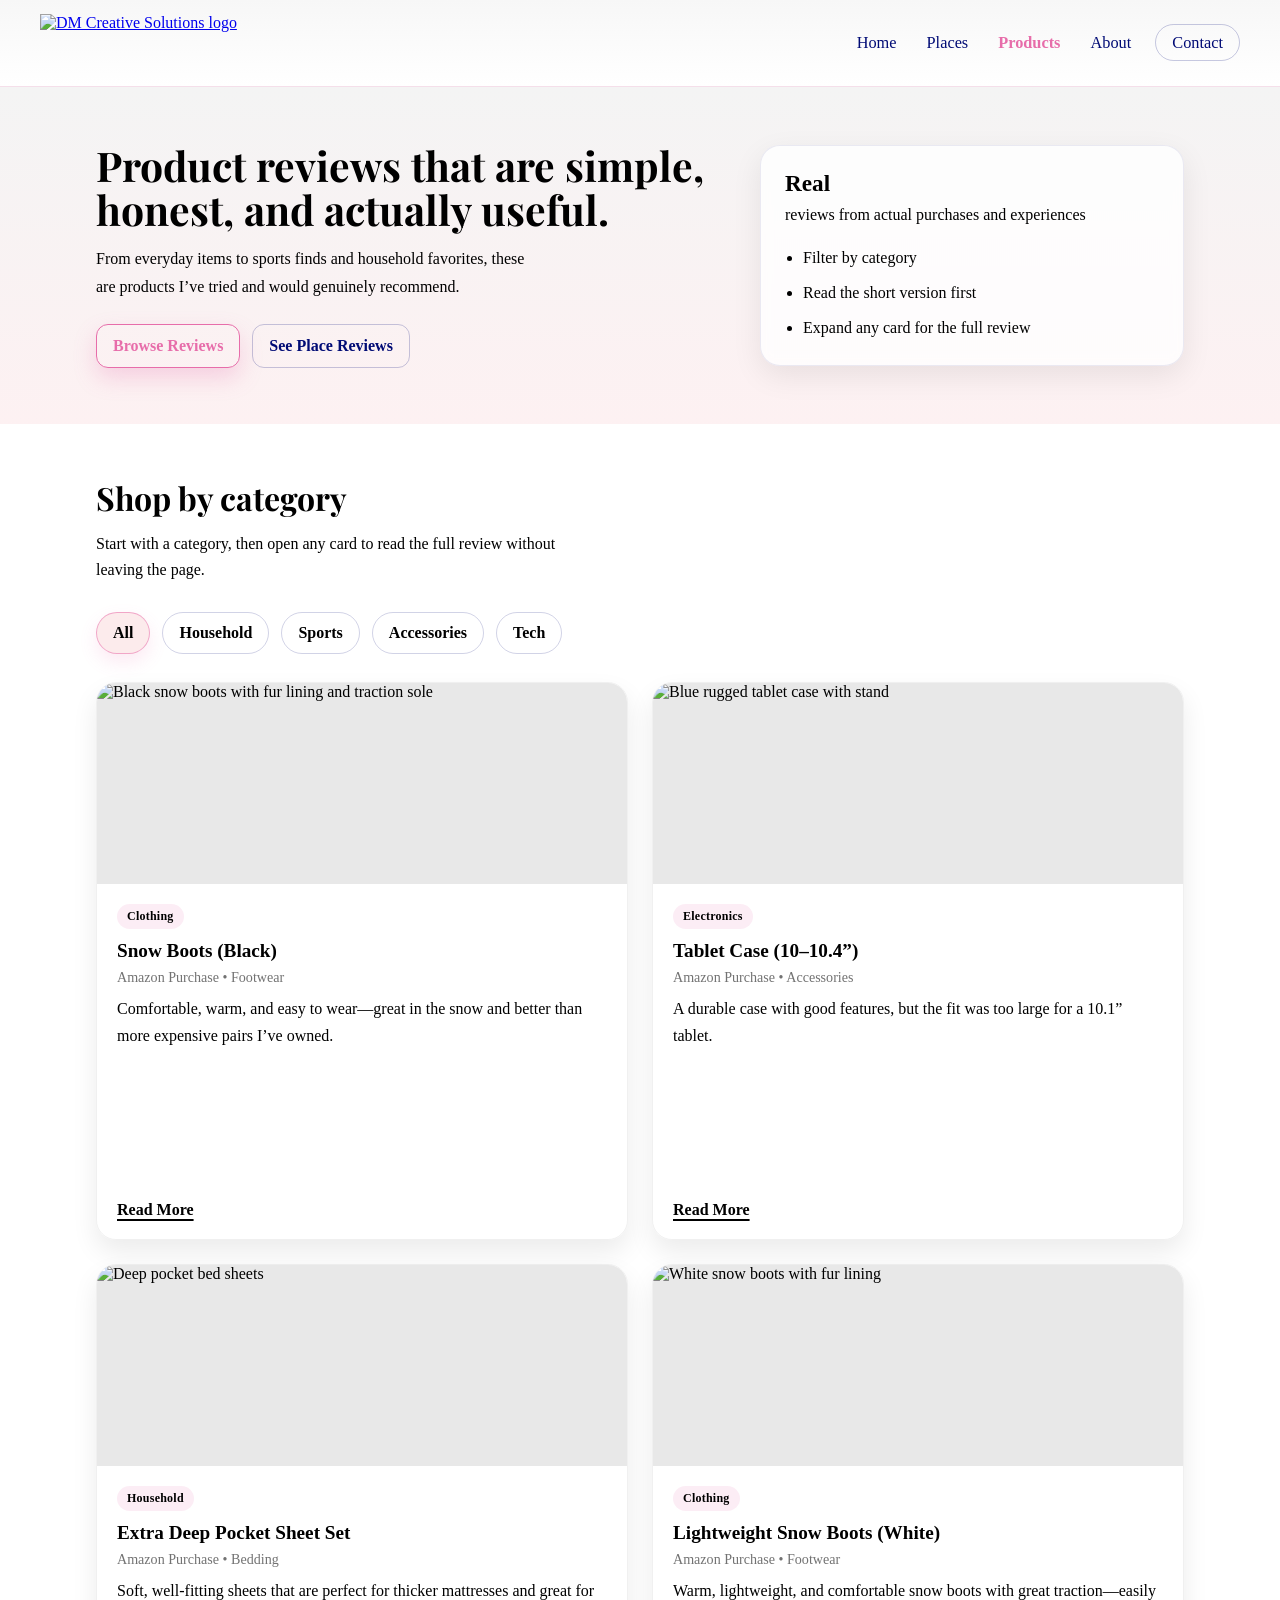
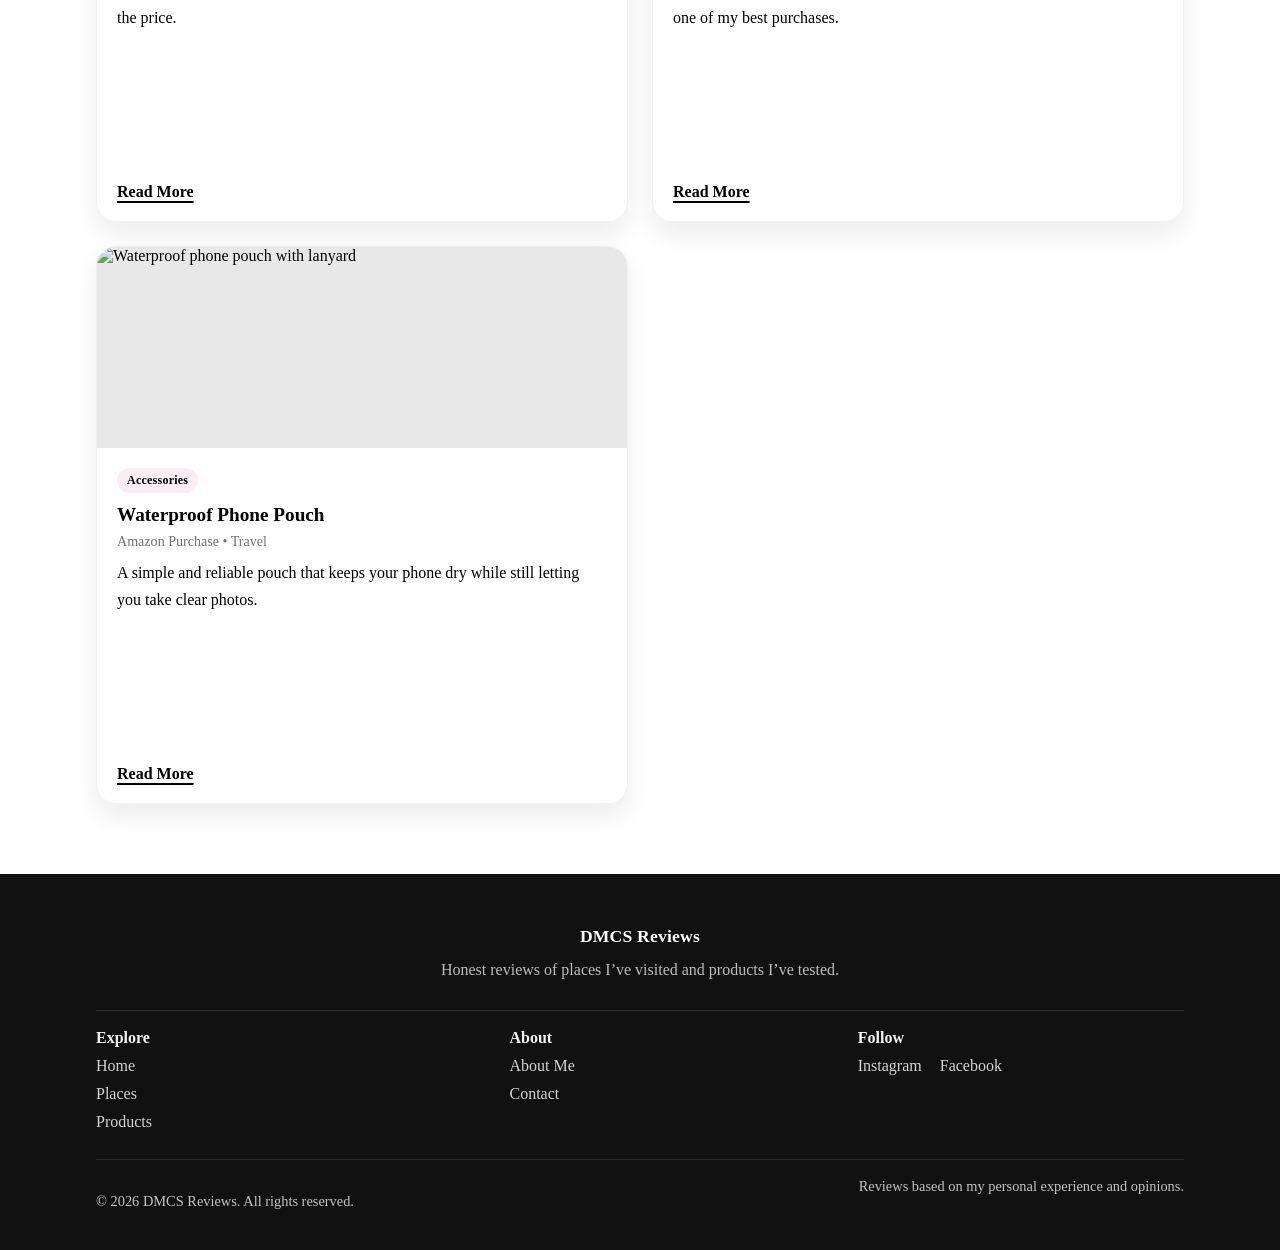
==== commit 990cc4b4: "Add files via upload changed the sheets image and added a new review" ====
--- a/products.html
+++ b/products.html
@@ -270,6 +270,8 @@
 						</div>
 					</article>
 
+					-->
+
 					<article class="products-card" id="black-snow-boots" data-category="clothing footwear winter">
 						<div class="products-card__image-wrap">
 							<img src="https://i.postimg.cc/8zLX0gvk/71ojmc-R6P6L-AC-SY625.jpg" alt="Black snow boots with fur lining and traction sole" class="products-card__image">
@@ -308,8 +310,6 @@
 							</div>
 						</div>
 					</article>
-
-					-->
 
 					<article class="products-card" id="tablet-case" data-category="electronics accessories">
 						<div class="products-card__image-wrap">
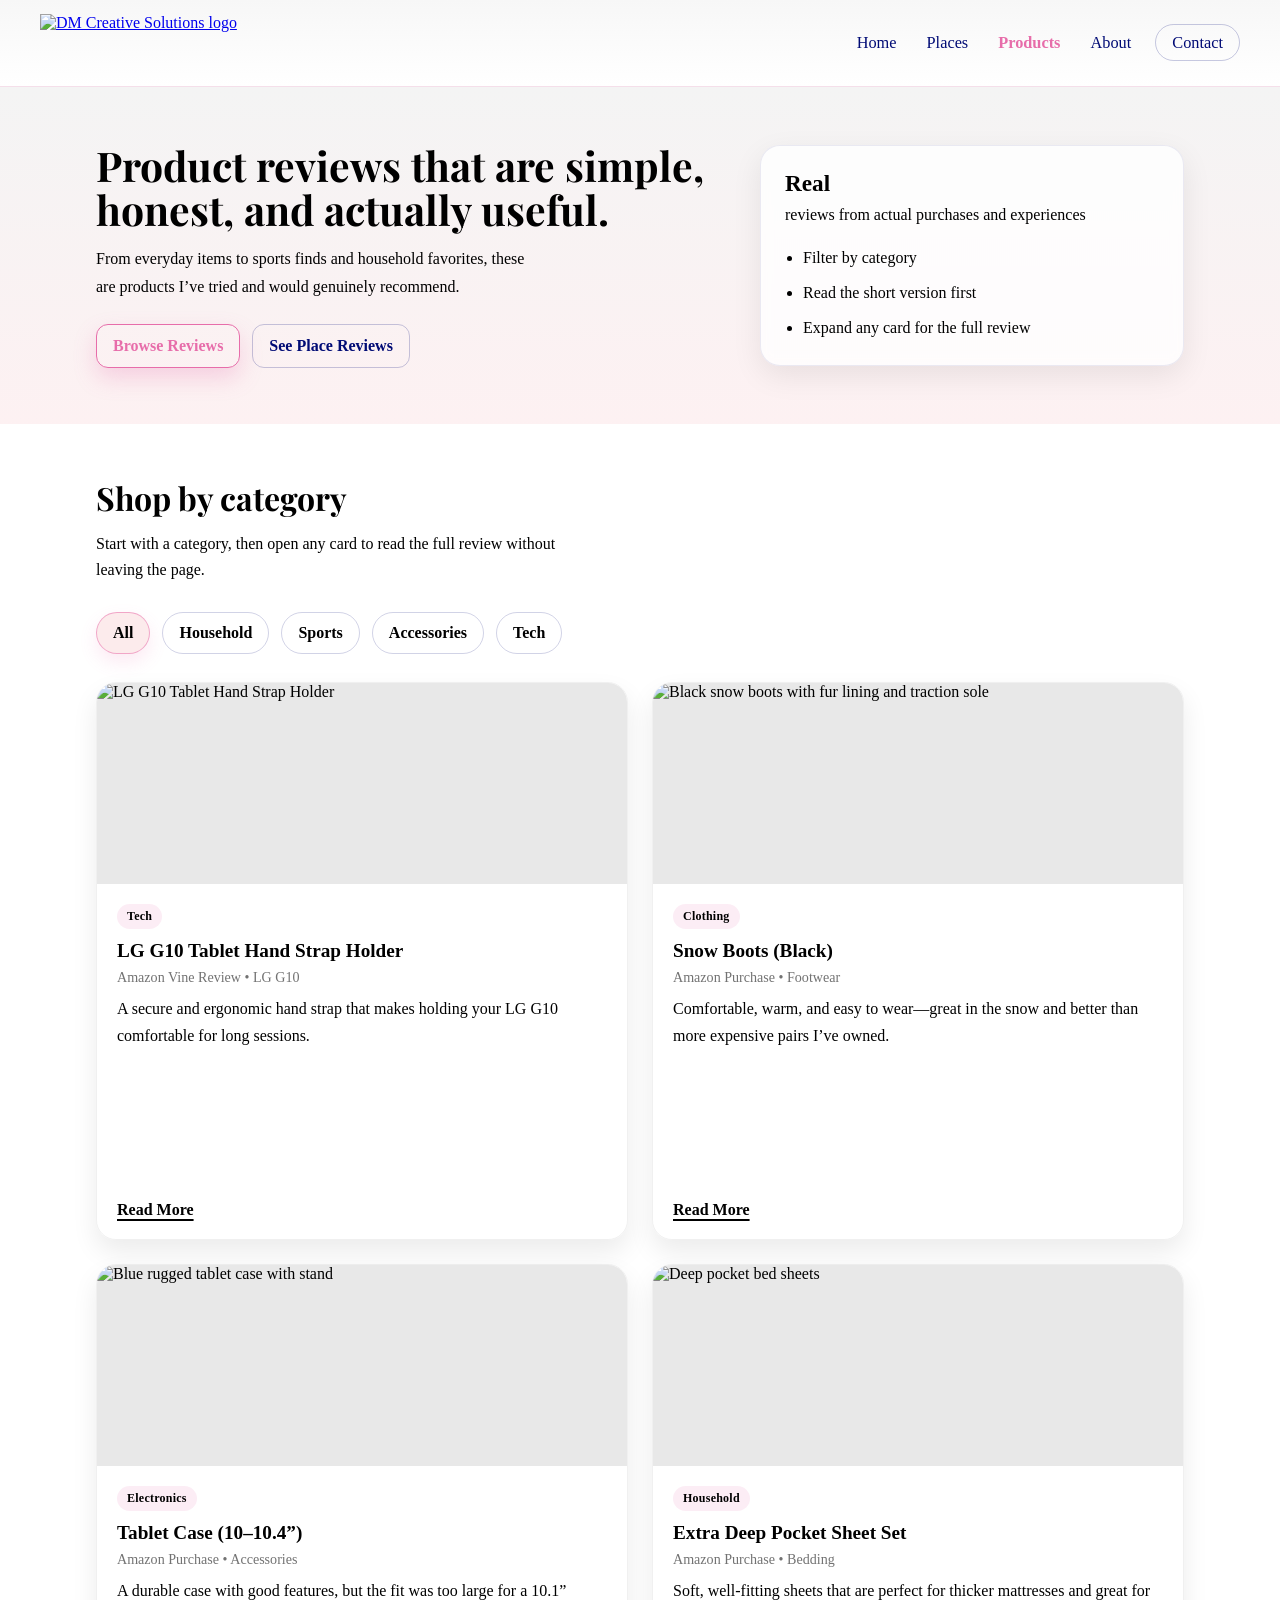
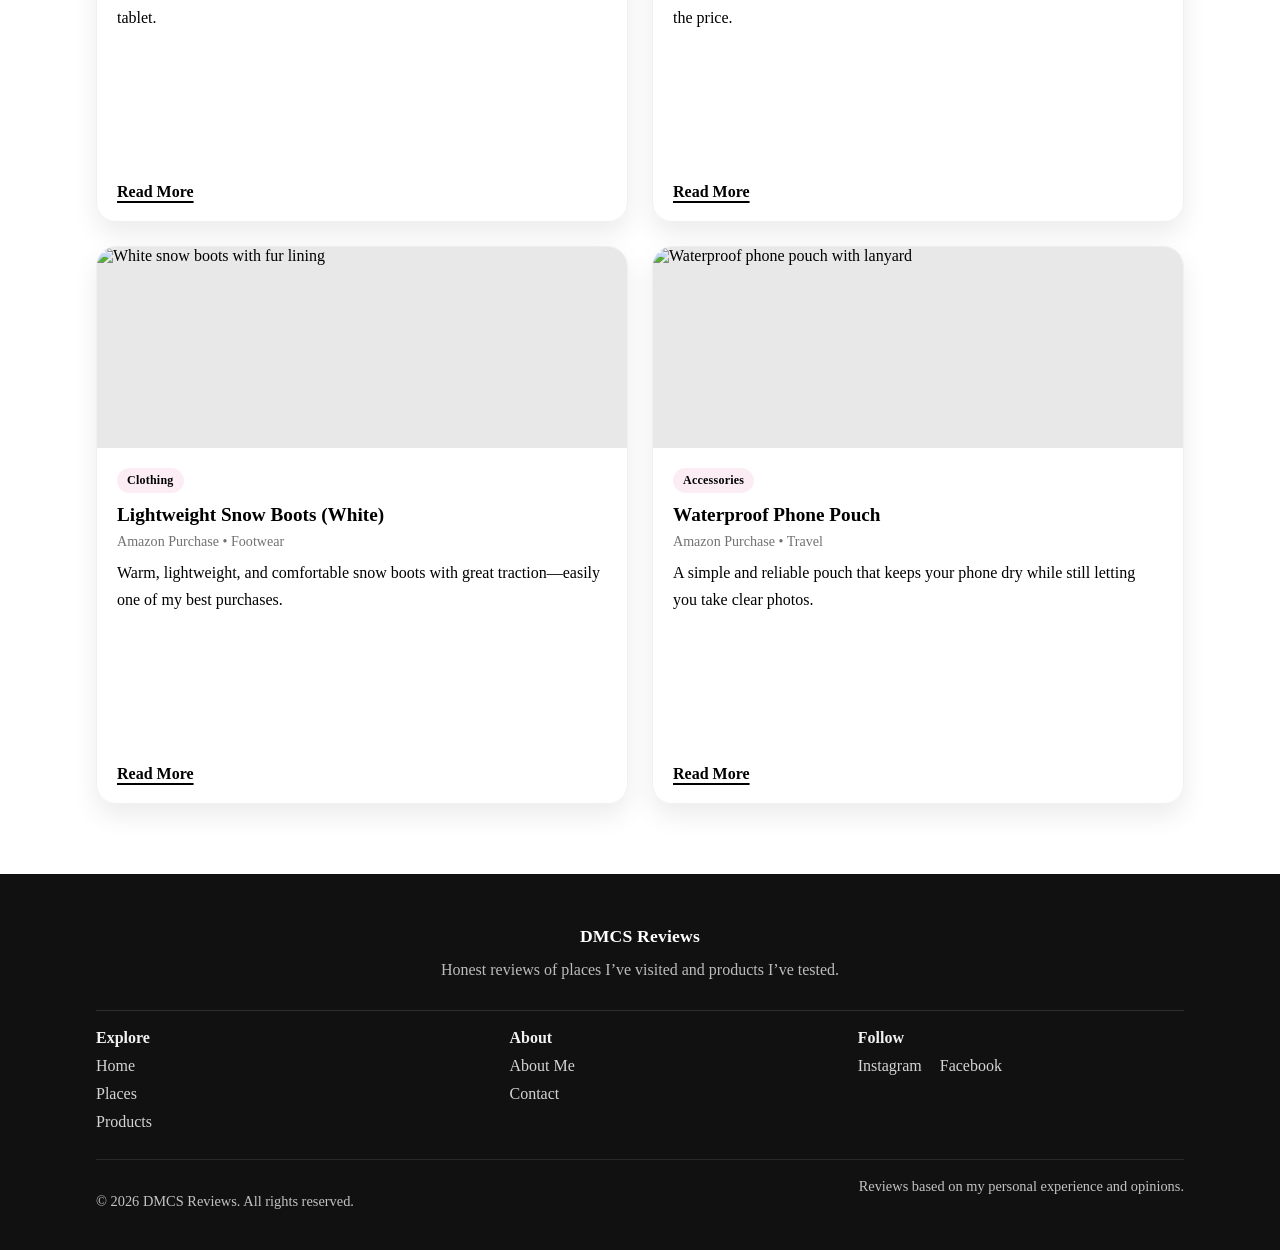
==== commit 52d9b2c0: "Add files via upload added a new review" ====
--- a/products.html
+++ b/products.html
@@ -222,6 +222,8 @@
 						</div>
 					</article>
 
+					-->
+
 					<article class="products-card" data-category="tech accessories">
 						<div class="products-card__image-wrap">
 							<img src="https://cdn.marblism.com/u-xRZ77ucoQ.webp" alt="LG G10 Tablet Hand Strap Holder" class="products-card__image">
@@ -269,8 +271,6 @@
 							</div>
 						</div>
 					</article>
-
-					-->
 
 					<article class="products-card" id="black-snow-boots" data-category="clothing footwear winter">
 						<div class="products-card__image-wrap">
